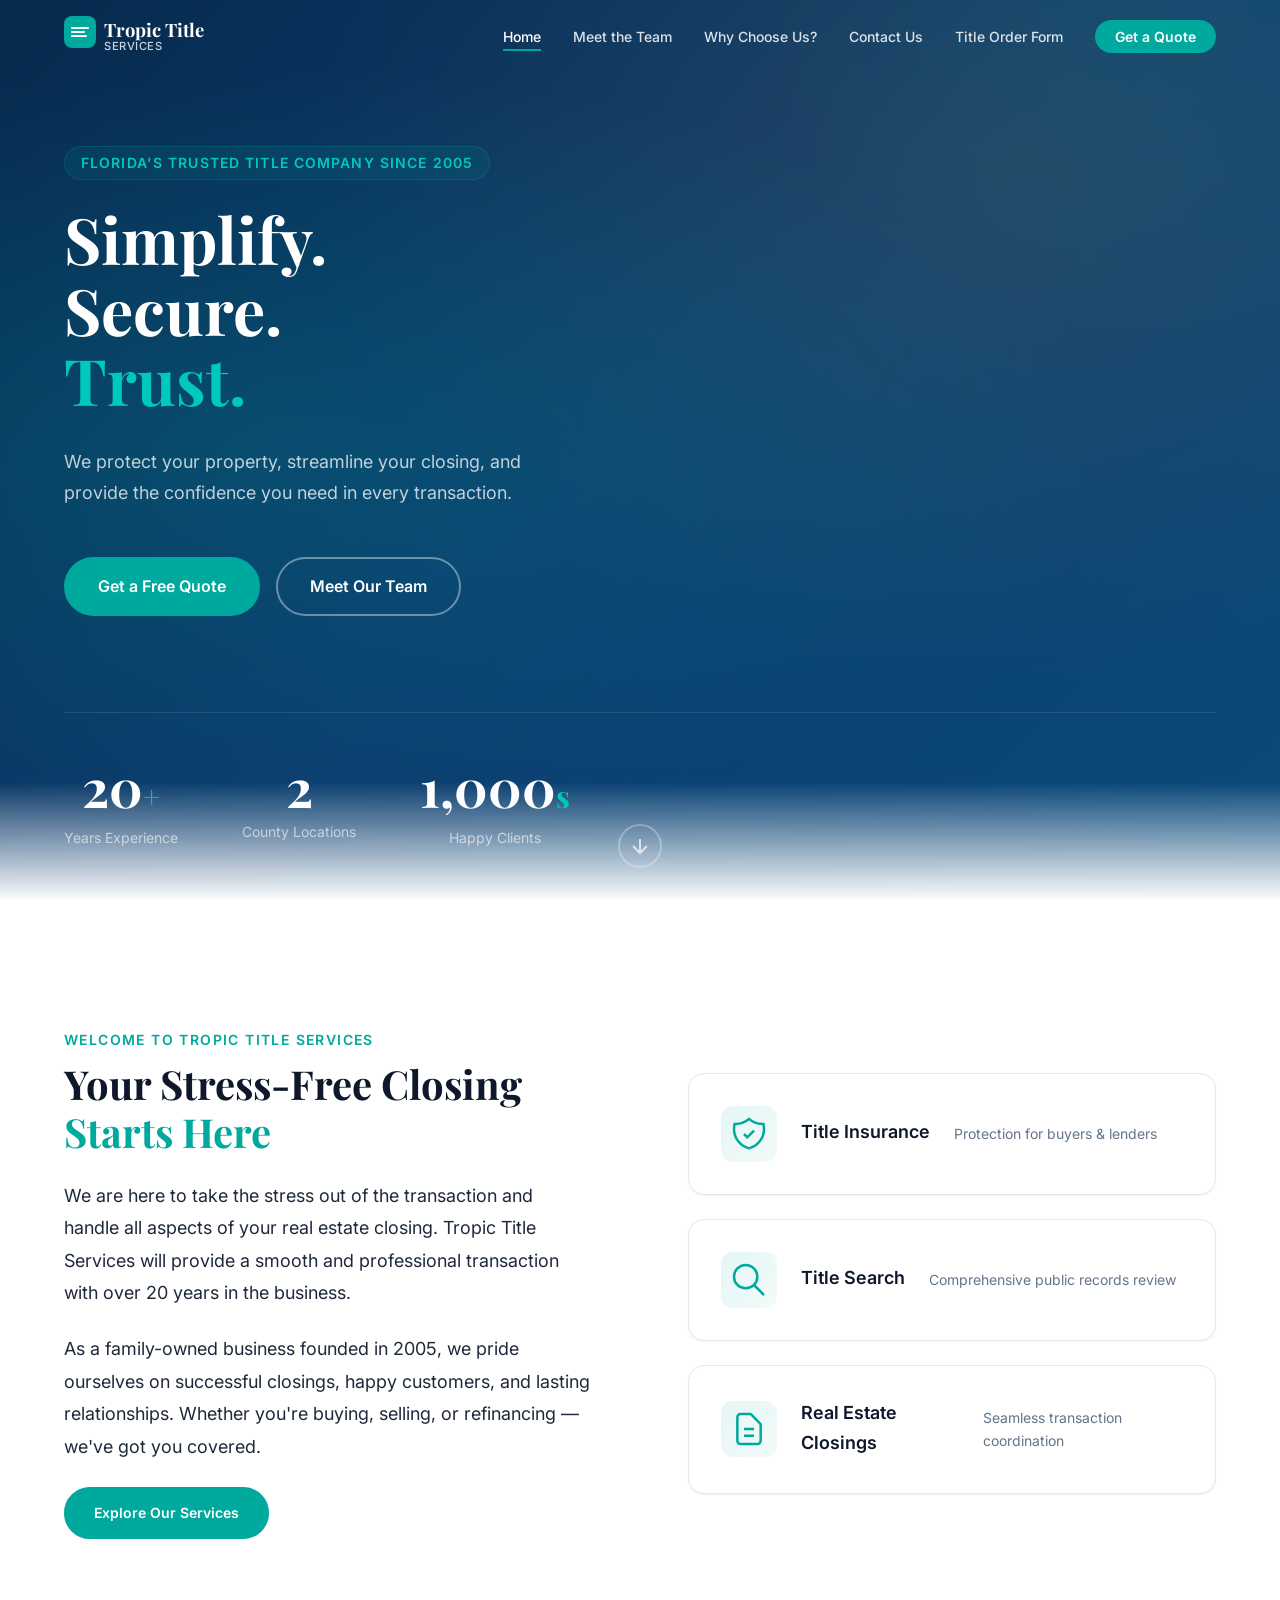
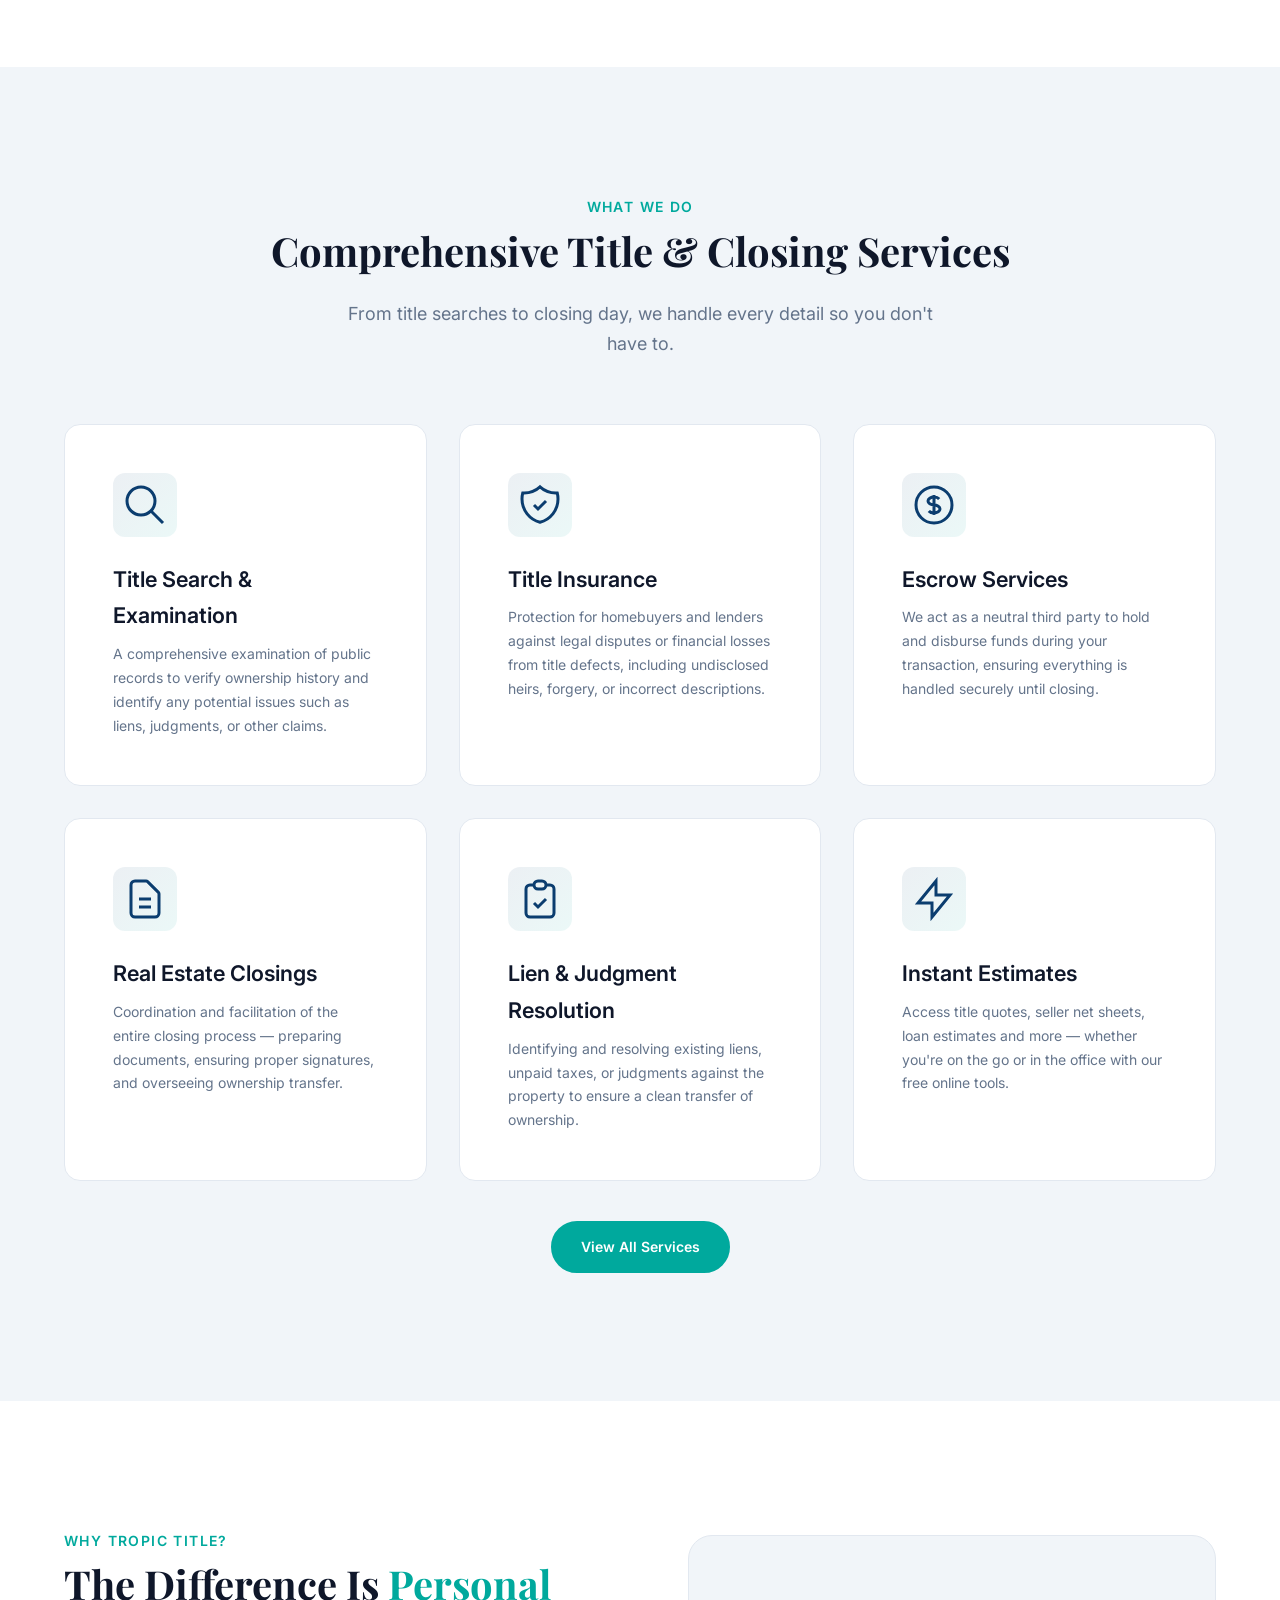
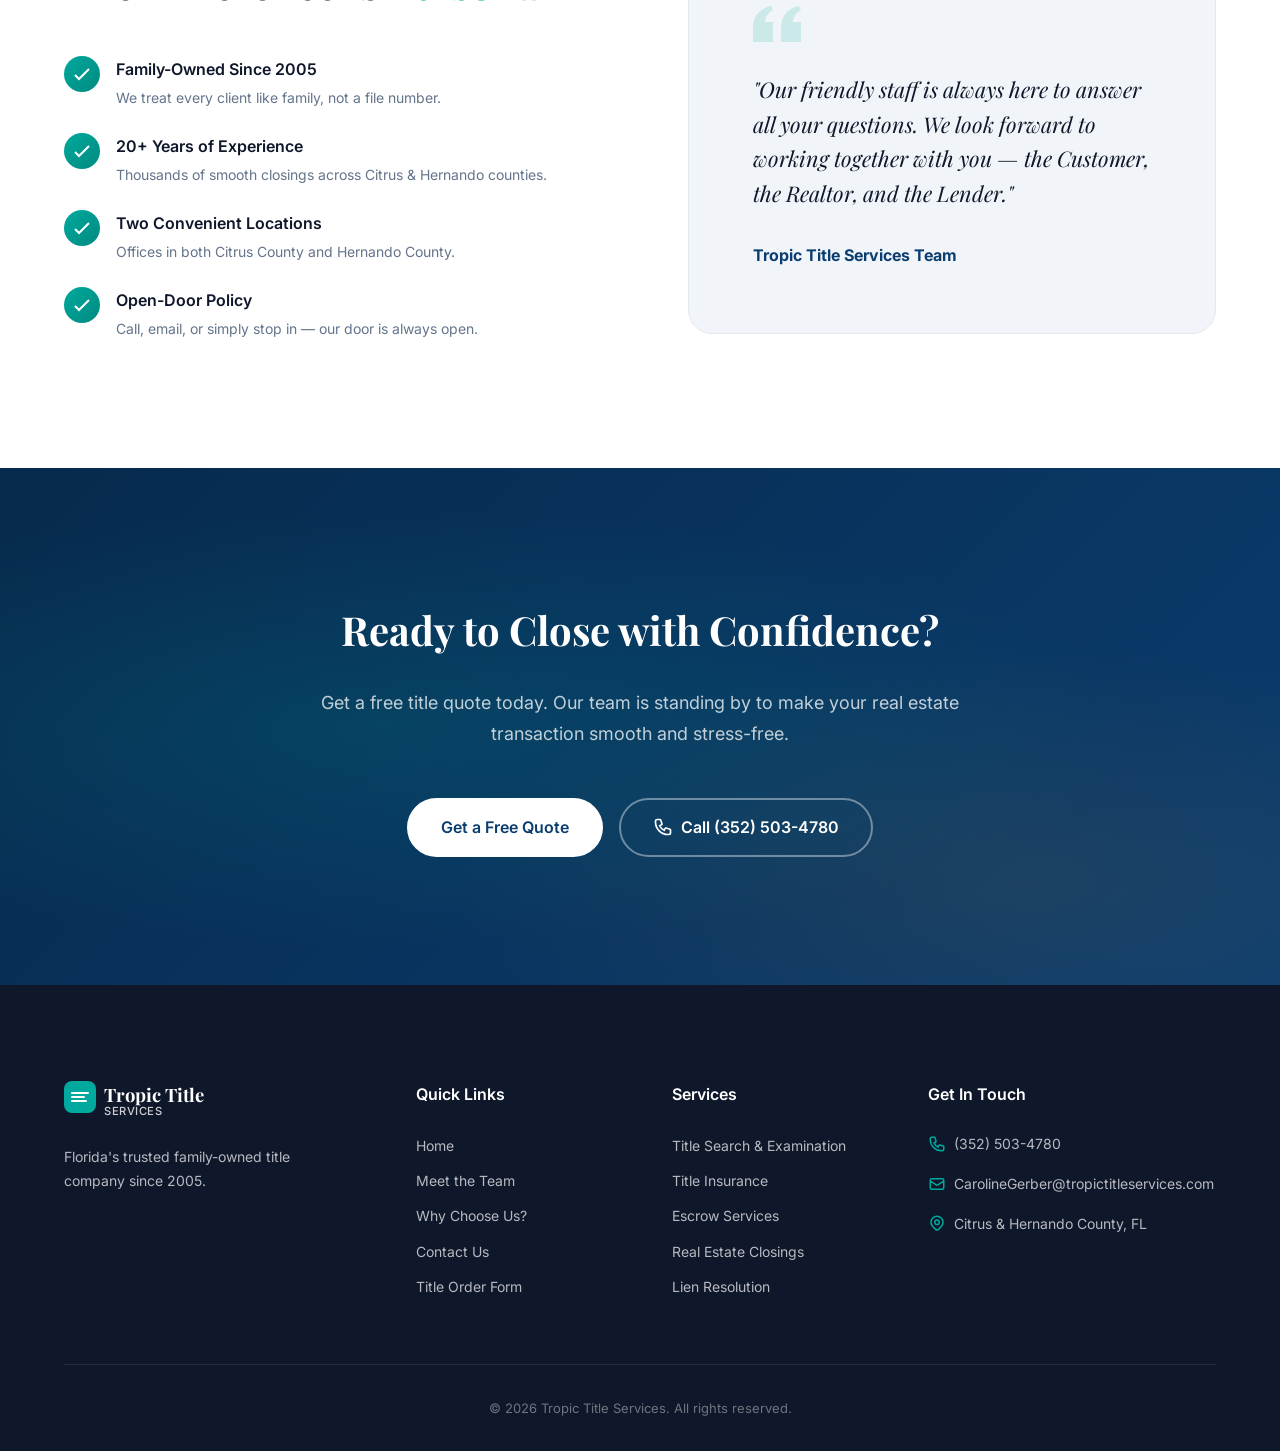
==== index.html @ 7aa148d7 "Initial build: modern Tropic Title Services website - Modern homepage with hero, animated stats, ser" ====
<!DOCTYPE html>
<html lang="en">
<head>
  <meta charset="UTF-8">
  <meta name="viewport" content="width=device-width, initial-scale=1.0">
  <title>Tropic Title Services | Simplify. Secure. Trust.</title>
  <meta name="description" content="Tropic Title Services — Florida's trusted family-owned title company since 2005. Title insurance, real estate closings, escrow services, and more. Over 20 years of experience.">
  <meta name="keywords" content="title company, title insurance, real estate closing, escrow services, Florida title, Citrus County, Hernando County, title search">
  <meta property="og:title" content="Tropic Title Services | Simplify. Secure. Trust.">
  <meta property="og:description" content="Florida's trusted family-owned title company since 2005. Title insurance, real estate closings, and escrow services.">
  <meta property="og:type" content="website">
  <link rel="preconnect" href="https://fonts.googleapis.com">
  <link rel="preconnect" href="https://fonts.gstatic.com" crossorigin>
  <link href="https://fonts.googleapis.com/css2?family=Inter:wght@300;400;500;600;700;800&family=Playfair+Display:wght@400;500;600;700&display=swap" rel="stylesheet">
  <link rel="stylesheet" href="assets/css/style.css">
  <link rel="icon" type="image/svg+xml" href="assets/img/favicon.svg">
  <script type="application/ld+json">
  {
    "@context": "https://schema.org",
    "@type": "LocalBusiness",
    "name": "Tropic Title Services",
    "description": "Florida's trusted family-owned title company since 2005. Title insurance, real estate closings, escrow services.",
    "foundingDate": "2005",
    "address": [
      {
        "@type": "PostalAddress",
        "addressRegion": "FL",
        "addressLocality": "Citrus County"
      },
      {
        "@type": "PostalAddress",
        "addressRegion": "FL",
        "addressLocality": "Hernando County"
      }
    ],
    "telephone": "352-503-4780",
    "url": "https://www.tropictitleservices.com"
  }
  </script>
</head>
<body>
  <!-- Navigation -->
  <nav class="nav" id="nav">
    <div class="nav__container">
      <a href="index.html" class="nav__logo">
        <span class="nav__logo-icon">
          <svg width="32" height="32" viewBox="0 0 32 32" fill="none" xmlns="http://www.w3.org/2000/svg">
            <rect width="32" height="32" rx="8" fill="currentColor"/>
            <path d="M8 12h16M8 16h12M8 20h14" stroke="white" stroke-width="2" stroke-linecap="round"/>
          </svg>
        </span>
        <div class="nav__logo-text">
          <span class="nav__logo-name">Tropic Title</span>
          <span class="nav__logo-sub">Services</span>
        </div>
      </a>
      <button class="nav__toggle" id="navToggle" aria-label="Toggle menu">
        <span></span><span></span><span></span>
      </button>
      <ul class="nav__menu" id="navMenu">
        <li><a href="index.html" class="nav__link active">Home</a></li>
        <li><a href="team.html" class="nav__link">Meet the Team</a></li>
        <li><a href="services.html" class="nav__link">Why Choose Us?</a></li>
        <li><a href="contact.html" class="nav__link">Contact Us</a></li>
        <li><a href="order.html" class="nav__link">Title Order Form</a></li>
        <li><a href="contact.html#quote" class="nav__cta">Get a Quote</a></li>
      </ul>
    </div>
  </nav>

  <!-- Hero Section -->
  <section class="hero" id="hero">
    <div class="hero__bg">
      <div class="hero__gradient"></div>
    </div>
    <div class="hero__container">
      <div class="hero__content reveal">
        <p class="hero__eyebrow">Florida's Trusted Title Company Since 2005</p>
        <h1 class="hero__title">Simplify.<br>Secure.<br><span class="hero__title--accent">Trust.</span></h1>
        <p class="hero__subtitle">We protect your property, streamline your closing, and provide the confidence you need in every transaction.</p>
        <div class="hero__actions">
          <a href="contact.html#quote" class="btn btn--primary btn--lg">Get a Free Quote</a>
          <a href="team.html" class="btn btn--outline btn--lg">Meet Our Team</a>
        </div>
      </div>
      <div class="hero__stats reveal reveal--delay-1">
        <div class="hero__stat">
          <span class="hero__stat-number" data-count="20">0</span><span class="hero__stat-plus">+</span>
          <span class="hero__stat-label">Years Experience</span>
        </div>
        <div class="hero__stat">
          <span class="hero__stat-number" data-count="2">0</span>
          <span class="hero__stat-label">County Locations</span>
        </div>
        <div class="hero__stat">
          <span class="hero__stat-number" data-count="1000">0</span><span class="hero__stat-plus">s</span>
          <span class="hero__stat-label">Happy Clients</span>
        </div>
      </div>
    </div>
    <div class="hero__scroll">
      <a href="#welcome" class="hero__scroll-btn" aria-label="Scroll down">
        <svg width="24" height="24" viewBox="0 0 24 24" fill="none" stroke="currentColor" stroke-width="2"><path d="M12 5v14M19 12l-7 7-7-7"/></svg>
      </a>
    </div>
  </section>

  <!-- Welcome Section -->
  <section class="welcome" id="welcome">
    <div class="container">
      <div class="welcome__grid">
        <div class="welcome__text reveal">
          <p class="section-eyebrow">Welcome to Tropic Title Services</p>
          <h2 class="section-title">Your Stress-Free Closing <span class="text-accent">Starts Here</span></h2>
          <p class="welcome__desc">We are here to take the stress out of the transaction and handle all aspects of your real estate closing. Tropic Title Services will provide a smooth and professional transaction with over 20 years in the business.</p>
          <p class="welcome__desc">As a family-owned business founded in 2005, we pride ourselves on successful closings, happy customers, and lasting relationships. Whether you're buying, selling, or refinancing — we've got you covered.</p>
          <a href="services.html" class="btn btn--primary">Explore Our Services</a>
        </div>
        <div class="welcome__visual reveal reveal--delay-1">
          <div class="welcome__card-stack">
            <div class="welcome__card welcome__card--1">
              <div class="welcome__card-icon">
                <svg width="40" height="40" viewBox="0 0 24 24" fill="none" stroke="currentColor" stroke-width="1.5"><path d="M9 12l2 2 4-4m5.618-4.016A11.955 11.955 0 0112 2.944a11.955 11.955 0 01-8.618 3.04A12.02 12.02 0 003 9c0 5.591 3.824 10.29 9 11.622 5.176-1.332 9-6.03 9-11.622 0-1.042-.133-2.052-.382-3.016z"/></svg>
              </div>
              <h3>Title Insurance</h3>
              <p>Protection for buyers &amp; lenders</p>
            </div>
            <div class="welcome__card welcome__card--2">
              <div class="welcome__card-icon">
                <svg width="40" height="40" viewBox="0 0 24 24" fill="none" stroke="currentColor" stroke-width="1.5"><path d="M21 21l-6-6m2-5a7 7 0 11-14 0 7 7 0 0114 0z"/></svg>
              </div>
              <h3>Title Search</h3>
              <p>Comprehensive public records review</p>
            </div>
            <div class="welcome__card welcome__card--3">
              <div class="welcome__card-icon">
                <svg width="40" height="40" viewBox="0 0 24 24" fill="none" stroke="currentColor" stroke-width="1.5"><path d="M9 12h6m-6 4h6m2 5H7a2 2 0 01-2-2V5a2 2 0 012-2h5.586a1 1 0 01.707.293l5.414 5.414a1 1 0 01.293.707V19a2 2 0 01-2 2z"/></svg>
              </div>
              <h3>Real Estate Closings</h3>
              <p>Seamless transaction coordination</p>
            </div>
          </div>
        </div>
      </div>
    </div>
  </section>

  <!-- Services Preview -->
  <section class="services-preview">
    <div class="container">
      <div class="text-center reveal">
        <p class="section-eyebrow">What We Do</p>
        <h2 class="section-title">Comprehensive Title &amp; Closing Services</h2>
        <p class="section-desc">From title searches to closing day, we handle every detail so you don't have to.</p>
      </div>
      <div class="services-preview__grid">
        <div class="service-card reveal">
          <div class="service-card__icon">
            <svg width="48" height="48" viewBox="0 0 24 24" fill="none" stroke="currentColor" stroke-width="1.5"><path d="M21 21l-6-6m2-5a7 7 0 11-14 0 7 7 0 0114 0z"/></svg>
          </div>
          <h3 class="service-card__title">Title Search &amp; Examination</h3>
          <p class="service-card__desc">A comprehensive examination of public records to verify ownership history and identify any potential issues such as liens, judgments, or other claims.</p>
        </div>
        <div class="service-card reveal reveal--delay-1">
          <div class="service-card__icon">
            <svg width="48" height="48" viewBox="0 0 24 24" fill="none" stroke="currentColor" stroke-width="1.5"><path d="M9 12l2 2 4-4m5.618-4.016A11.955 11.955 0 0112 2.944a11.955 11.955 0 01-8.618 3.04A12.02 12.02 0 003 9c0 5.591 3.824 10.29 9 11.622 5.176-1.332 9-6.03 9-11.622 0-1.042-.133-2.052-.382-3.016z"/></svg>
          </div>
          <h3 class="service-card__title">Title Insurance</h3>
          <p class="service-card__desc">Protection for homebuyers and lenders against legal disputes or financial losses from title defects, including undisclosed heirs, forgery, or incorrect descriptions.</p>
        </div>
        <div class="service-card reveal reveal--delay-2">
          <div class="service-card__icon">
            <svg width="48" height="48" viewBox="0 0 24 24" fill="none" stroke="currentColor" stroke-width="1.5"><path d="M12 8c-1.657 0-3 .895-3 2s1.343 2 3 2 3 .895 3 2-1.343 2-3 2m0-8c1.11 0 2.08.402 2.599 1M12 8V7m0 1v8m0 0v1m0-1c-1.11 0-2.08-.402-2.599-1M21 12a9 9 0 11-18 0 9 9 0 0118 0z"/></svg>
          </div>
          <h3 class="service-card__title">Escrow Services</h3>
          <p class="service-card__desc">We act as a neutral third party to hold and disburse funds during your transaction, ensuring everything is handled securely until closing.</p>
        </div>
        <div class="service-card reveal">
          <div class="service-card__icon">
            <svg width="48" height="48" viewBox="0 0 24 24" fill="none" stroke="currentColor" stroke-width="1.5"><path d="M9 12h6m-6 4h6m2 5H7a2 2 0 01-2-2V5a2 2 0 012-2h5.586a1 1 0 01.707.293l5.414 5.414a1 1 0 01.293.707V19a2 2 0 01-2 2z"/></svg>
          </div>
          <h3 class="service-card__title">Real Estate Closings</h3>
          <p class="service-card__desc">Coordination and facilitation of the entire closing process — preparing documents, ensuring proper signatures, and overseeing ownership transfer.</p>
        </div>
        <div class="service-card reveal reveal--delay-1">
          <div class="service-card__icon">
            <svg width="48" height="48" viewBox="0 0 24 24" fill="none" stroke="currentColor" stroke-width="1.5"><path d="M9 5H7a2 2 0 00-2 2v12a2 2 0 002 2h10a2 2 0 002-2V7a2 2 0 00-2-2h-2M9 5a2 2 0 002 2h2a2 2 0 002-2M9 5a2 2 0 012-2h2a2 2 0 012 2m-6 9l2 2 4-4"/></svg>
          </div>
          <h3 class="service-card__title">Lien &amp; Judgment Resolution</h3>
          <p class="service-card__desc">Identifying and resolving existing liens, unpaid taxes, or judgments against the property to ensure a clean transfer of ownership.</p>
        </div>
        <div class="service-card reveal reveal--delay-2">
          <div class="service-card__icon">
            <svg width="48" height="48" viewBox="0 0 24 24" fill="none" stroke="currentColor" stroke-width="1.5"><path d="M13 10V3L4 14h7v7l9-11h-7z"/></svg>
          </div>
          <h3 class="service-card__title">Instant Estimates</h3>
          <p class="service-card__desc">Access title quotes, seller net sheets, loan estimates and more — whether you're on the go or in the office with our free online tools.</p>
        </div>
      </div>
      <div class="text-center reveal" style="margin-top:2.5rem">
        <a href="services.html" class="btn btn--primary">View All Services</a>
      </div>
    </div>
  </section>

  <!-- Why Us Section -->
  <section class="why-us">
    <div class="container">
      <div class="why-us__grid">
        <div class="why-us__content reveal">
          <p class="section-eyebrow">Why Tropic Title?</p>
          <h2 class="section-title">The Difference Is <span class="text-accent">Personal</span></h2>
          <div class="why-us__features">
            <div class="why-us__feature">
              <div class="why-us__feature-icon">
                <svg width="24" height="24" viewBox="0 0 24 24" fill="none" stroke="currentColor" stroke-width="2"><path d="M5 13l4 4L19 7"/></svg>
              </div>
              <div>
                <h4>Family-Owned Since 2005</h4>
                <p>We treat every client like family, not a file number.</p>
              </div>
            </div>
            <div class="why-us__feature">
              <div class="why-us__feature-icon">
                <svg width="24" height="24" viewBox="0 0 24 24" fill="none" stroke="currentColor" stroke-width="2"><path d="M5 13l4 4L19 7"/></svg>
              </div>
              <div>
                <h4>20+ Years of Experience</h4>
                <p>Thousands of smooth closings across Citrus &amp; Hernando counties.</p>
              </div>
            </div>
            <div class="why-us__feature">
              <div class="why-us__feature-icon">
                <svg width="24" height="24" viewBox="0 0 24 24" fill="none" stroke="currentColor" stroke-width="2"><path d="M5 13l4 4L19 7"/></svg>
              </div>
              <div>
                <h4>Two Convenient Locations</h4>
                <p>Offices in both Citrus County and Hernando County.</p>
              </div>
            </div>
            <div class="why-us__feature">
              <div class="why-us__feature-icon">
                <svg width="24" height="24" viewBox="0 0 24 24" fill="none" stroke="currentColor" stroke-width="2"><path d="M5 13l4 4L19 7"/></svg>
              </div>
              <div>
                <h4>Open-Door Policy</h4>
                <p>Call, email, or simply stop in — our door is always open.</p>
              </div>
            </div>
          </div>
        </div>
        <div class="why-us__visual reveal reveal--delay-1">
          <div class="why-us__testimonial">
            <div class="why-us__quote-icon">
              <svg width="48" height="48" viewBox="0 0 24 24" fill="currentColor" opacity="0.15"><path d="M14.017 21v-7.391c0-5.704 3.731-9.57 8.983-10.609l.995 2.151c-2.432.917-3.995 3.638-3.995 5.849h4v10h-9.983zm-14.017 0v-7.391c0-5.704 3.748-9.57 9-10.609l.996 2.151c-2.433.917-3.996 3.638-3.996 5.849h3.983v10h-9.983z"/></svg>
            </div>
            <p class="why-us__quote">"Our friendly staff is always here to answer all your questions. We look forward to working together with you — the Customer, the Realtor, and the Lender."</p>
            <div class="why-us__author">
              <strong>Tropic Title Services Team</strong>
            </div>
          </div>
        </div>
      </div>
    </div>
  </section>

  <!-- CTA Section -->
  <section class="cta">
    <div class="container">
      <div class="cta__inner reveal">
        <h2 class="cta__title">Ready to Close with Confidence?</h2>
        <p class="cta__desc">Get a free title quote today. Our team is standing by to make your real estate transaction smooth and stress-free.</p>
        <div class="cta__actions">
          <a href="contact.html#quote" class="btn btn--white btn--lg">Get a Free Quote</a>
          <a href="tel:352-503-4780" class="btn btn--outline-white btn--lg">
            <svg width="20" height="20" viewBox="0 0 24 24" fill="none" stroke="currentColor" stroke-width="2"><path d="M3 5a2 2 0 012-2h3.28a1 1 0 01.948.684l1.498 4.493a1 1 0 01-.502 1.21l-2.257 1.13a11.042 11.042 0 005.516 5.516l1.13-2.257a1 1 0 011.21-.502l4.493 1.498a1 1 0 01.684.949V19a2 2 0 01-2 2h-1C9.716 21 3 14.284 3 6V5z"/></svg>
            Call (352) 503-4780
          </a>
        </div>
      </div>
    </div>
  </section>

  <!-- Footer -->
  <footer class="footer">
    <div class="container">
      <div class="footer__grid">
        <div class="footer__brand">
          <a href="index.html" class="footer__logo">
            <span class="nav__logo-icon">
              <svg width="32" height="32" viewBox="0 0 32 32" fill="none" xmlns="http://www.w3.org/2000/svg">
                <rect width="32" height="32" rx="8" fill="currentColor"/>
                <path d="M8 12h16M8 16h12M8 20h14" stroke="white" stroke-width="2" stroke-linecap="round"/>
              </svg>
            </span>
            <div class="nav__logo-text">
              <span class="nav__logo-name">Tropic Title</span>
              <span class="nav__logo-sub">Services</span>
            </div>
          </a>
          <p class="footer__tagline">Florida's trusted family-owned title company since 2005.</p>
        </div>
        <div class="footer__links">
          <h4>Quick Links</h4>
          <ul>
            <li><a href="index.html">Home</a></li>
            <li><a href="team.html">Meet the Team</a></li>
            <li><a href="services.html">Why Choose Us?</a></li>
            <li><a href="contact.html">Contact Us</a></li>
            <li><a href="order.html">Title Order Form</a></li>
          </ul>
        </div>
        <div class="footer__links">
          <h4>Services</h4>
          <ul>
            <li><a href="services.html">Title Search &amp; Examination</a></li>
            <li><a href="services.html">Title Insurance</a></li>
            <li><a href="services.html">Escrow Services</a></li>
            <li><a href="services.html">Real Estate Closings</a></li>
            <li><a href="services.html">Lien Resolution</a></li>
          </ul>
        </div>
        <div class="footer__contact">
          <h4>Get In Touch</h4>
          <div class="footer__contact-item">
            <svg width="18" height="18" viewBox="0 0 24 24" fill="none" stroke="currentColor" stroke-width="2"><path d="M3 5a2 2 0 012-2h3.28a1 1 0 01.948.684l1.498 4.493a1 1 0 01-.502 1.21l-2.257 1.13a11.042 11.042 0 005.516 5.516l1.13-2.257a1 1 0 011.21-.502l4.493 1.498a1 1 0 01.684.949V19a2 2 0 01-2 2h-1C9.716 21 3 14.284 3 6V5z"/></svg>
            <a href="tel:352-503-4780">(352) 503-4780</a>
          </div>
          <div class="footer__contact-item">
            <svg width="18" height="18" viewBox="0 0 24 24" fill="none" stroke="currentColor" stroke-width="2"><path d="M3 8l7.89 5.26a2 2 0 002.22 0L21 8M5 19h14a2 2 0 002-2V7a2 2 0 00-2-2H5a2 2 0 00-2 2v10a2 2 0 002 2z"/></svg>
            <a href="mailto:CarolineGerber@tropictitleservices.com">CarolineGerber@tropictitleservices.com</a>
          </div>
          <div class="footer__contact-item">
            <svg width="18" height="18" viewBox="0 0 24 24" fill="none" stroke="currentColor" stroke-width="2"><path d="M17.657 16.657L13.414 20.9a1.998 1.998 0 01-2.827 0l-4.244-4.243a8 8 0 1111.314 0z"/><path d="M15 11a3 3 0 11-6 0 3 3 0 016 0z"/></svg>
            <span>Citrus &amp; Hernando County, FL</span>
          </div>
        </div>
      </div>
      <div class="footer__bottom">
        <p>&copy; <span id="currentYear"></span> Tropic Title Services. All rights reserved.</p>
      </div>
    </div>
  </footer>

  <script src="assets/js/main.js"></script>
</body>
</html>
---- assets/css/style.css ----
/* ============================================================
   TROPIC TITLE SERVICES — Modern Design System
   ============================================================ */

/* --- Design Tokens --- */
:root {
  /* Primary palette — deep ocean blue + tropical teal */
  --color-primary: #0B3D6F;
  --color-primary-light: #1565A0;
  --color-primary-dark: #062A4D;
  --color-accent: #00A99D;
  --color-accent-light: #00C9BC;
  --color-accent-dark: #008A80;

  /* Warm accents */
  --color-gold: #F5A623;
  --color-gold-light: #FFD180;

  /* Neutrals */
  --color-white: #FFFFFF;
  --color-off-white: #F8FAFB;
  --color-gray-50: #F1F5F9;
  --color-gray-100: #E2E8F0;
  --color-gray-200: #CBD5E1;
  --color-gray-300: #94A3B8;
  --color-gray-400: #64748B;
  --color-gray-500: #475569;
  --color-gray-600: #334155;
  --color-gray-700: #1E293B;
  --color-gray-900: #0F172A;

  /* Semantic */
  --color-success: #22C55E;
  --color-bg: var(--color-white);
  --color-text: var(--color-gray-700);
  --color-text-light: var(--color-gray-400);
  --color-text-heading: var(--color-gray-900);

  /* Typography scale */
  --font-body: 'Inter', system-ui, -apple-system, sans-serif;
  --font-heading: 'Playfair Display', Georgia, serif;
  --text-xs: clamp(0.75rem, 0.7rem + 0.2vw, 0.8125rem);
  --text-sm: clamp(0.8125rem, 0.78rem + 0.15vw, 0.875rem);
  --text-base: clamp(0.9375rem, 0.9rem + 0.2vw, 1rem);
  --text-lg: clamp(1.0625rem, 1rem + 0.3vw, 1.125rem);
  --text-xl: clamp(1.2rem, 1.1rem + 0.4vw, 1.35rem);
  --text-2xl: clamp(1.5rem, 1.3rem + 0.8vw, 1.875rem);
  --text-3xl: clamp(1.875rem, 1.5rem + 1.5vw, 2.5rem);
  --text-4xl: clamp(2.25rem, 1.8rem + 2vw, 3.25rem);
  --text-5xl: clamp(2.75rem, 2rem + 3vw, 4rem);

  /* Spacing */
  --space-xs: 0.25rem;
  --space-sm: 0.5rem;
  --space-md: 1rem;
  --space-lg: 1.5rem;
  --space-xl: 2rem;
  --space-2xl: 3rem;
  --space-3xl: 4rem;
  --space-4xl: 6rem;
  --space-5xl: 8rem;

  /* Radius */
  --radius-sm: 0.375rem;
  --radius-md: 0.75rem;
  --radius-lg: 1rem;
  --radius-xl: 1.5rem;
  --radius-full: 9999px;

  /* Shadows */
  --shadow-sm: 0 1px 2px rgba(0,0,0,0.05);
  --shadow-md: 0 4px 6px -1px rgba(0,0,0,0.07), 0 2px 4px -2px rgba(0,0,0,0.05);
  --shadow-lg: 0 10px 15px -3px rgba(0,0,0,0.08), 0 4px 6px -4px rgba(0,0,0,0.05);
  --shadow-xl: 0 20px 25px -5px rgba(0,0,0,0.1), 0 8px 10px -6px rgba(0,0,0,0.05);
  --shadow-glow: 0 0 40px rgba(0,169,157,0.15);

  /* Transitions */
  --transition-fast: 150ms ease;
  --transition-base: 250ms ease;
  --transition-slow: 400ms ease;
  --transition-spring: 500ms cubic-bezier(0.34, 1.56, 0.64, 1);
}

/* --- Reset --- */
*, *::before, *::after { box-sizing: border-box; margin: 0; padding: 0; }
html { scroll-behavior: smooth; -webkit-text-size-adjust: 100%; }
body {
  font-family: var(--font-body);
  font-size: var(--text-base);
  line-height: 1.7;
  color: var(--color-text);
  background: var(--color-bg);
  overflow-x: hidden;
  -webkit-font-smoothing: antialiased;
}
img { max-width: 100%; display: block; }
a { color: inherit; text-decoration: none; transition: color var(--transition-fast); }
ul { list-style: none; }
button { border: none; background: none; cursor: pointer; font-family: inherit; }
input, textarea, select { font-family: inherit; font-size: inherit; }

/* --- Utilities --- */
.container {
  width: 100%;
  max-width: 1200px;
  margin: 0 auto;
  padding: 0 var(--space-lg);
}
.text-center { text-align: center; }
.text-accent { color: var(--color-accent); }
.section-eyebrow {
  font-size: var(--text-sm);
  font-weight: 600;
  text-transform: uppercase;
  letter-spacing: 0.1em;
  color: var(--color-accent);
  margin-bottom: var(--space-sm);
}
.section-title {
  font-family: var(--font-heading);
  font-size: var(--text-3xl);
  font-weight: 700;
  color: var(--color-text-heading);
  line-height: 1.2;
  margin-bottom: var(--space-lg);
}
.section-desc {
  font-size: var(--text-lg);
  color: var(--color-text-light);
  max-width: 600px;
  margin: 0 auto var(--space-2xl);
}

/* --- Buttons --- */
.btn {
  display: inline-flex;
  align-items: center;
  gap: var(--space-sm);
  padding: 0.75rem 1.75rem;
  font-weight: 600;
  font-size: var(--text-sm);
  border-radius: var(--radius-full);
  transition: all var(--transition-base);
  border: 2px solid transparent;
  cursor: pointer;
  white-space: nowrap;
}
.btn--lg { padding: 0.875rem 2rem; font-size: var(--text-base); }
.btn--primary {
  background: var(--color-accent);
  color: var(--color-white);
  border-color: var(--color-accent);
}
.btn--primary:hover {
  background: var(--color-accent-dark);
  border-color: var(--color-accent-dark);
  transform: translateY(-2px);
  box-shadow: 0 8px 25px rgba(0,169,157,0.3);
}
.btn--outline {
  background: transparent;
  color: var(--color-white);
  border-color: rgba(255,255,255,0.4);
}
.btn--outline:hover {
  background: rgba(255,255,255,0.1);
  border-color: var(--color-white);
}
.btn--outline-dark {
  background: transparent;
  color: var(--color-primary);
  border-color: var(--color-gray-200);
}
.btn--outline-dark:hover {
  border-color: var(--color-primary);
  background: var(--color-primary);
  color: var(--color-white);
}
.btn--white {
  background: var(--color-white);
  color: var(--color-primary);
  border-color: var(--color-white);
}
.btn--white:hover {
  background: var(--color-off-white);
  transform: translateY(-2px);
  box-shadow: 0 8px 25px rgba(0,0,0,0.15);
}
.btn--outline-white {
  background: transparent;
  color: var(--color-white);
  border-color: rgba(255,255,255,0.4);
}
.btn--outline-white:hover {
  background: rgba(255,255,255,0.1);
  border-color: var(--color-white);
}

/* --- Navigation --- */
.nav {
  position: fixed;
  top: 0;
  left: 0;
  right: 0;
  z-index: 1000;
  padding: var(--space-md) 0;
  transition: all var(--transition-base);
}
.nav--scrolled {
  background: rgba(255,255,255,0.97);
  backdrop-filter: blur(12px);
  box-shadow: var(--shadow-md);
  padding: var(--space-sm) 0;
}
.nav--scrolled .nav__link { color: var(--color-gray-600); }
.nav--scrolled .nav__link:hover,
.nav--scrolled .nav__link.active { color: var(--color-primary); }
.nav--scrolled .nav__logo { color: var(--color-primary); }
.nav__container {
  max-width: 1200px;
  margin: 0 auto;
  padding: 0 var(--space-lg);
  display: flex;
  align-items: center;
  justify-content: space-between;
}
.nav__logo {
  display: flex;
  align-items: center;
  gap: var(--space-sm);
  color: var(--color-white);
  transition: color var(--transition-base);
}
.nav__logo-icon { color: var(--color-accent); flex-shrink: 0; }
.nav__logo-text { display: flex; flex-direction: column; line-height: 1.1; }
.nav__logo-name { font-family: var(--font-heading); font-weight: 700; font-size: 1.15rem; }
.nav__logo-sub { font-size: 0.7rem; font-weight: 500; letter-spacing: 0.05em; text-transform: uppercase; opacity: 0.8; }
.nav__menu {
  display: flex;
  align-items: center;
  gap: var(--space-xl);
}
.nav__link {
  font-size: var(--text-sm);
  font-weight: 500;
  color: rgba(255,255,255,0.85);
  position: relative;
  padding: var(--space-xs) 0;
}
.nav__link::after {
  content: '';
  position: absolute;
  bottom: -2px;
  left: 0;
  width: 0;
  height: 2px;
  background: var(--color-accent);
  transition: width var(--transition-base);
}
.nav__link:hover,
.nav__link.active { color: var(--color-white); }
.nav__link:hover::after,
.nav__link.active::after { width: 100%; }
.nav--scrolled .nav__link:hover::after,
.nav--scrolled .nav__link.active::after { width: 100%; }
.nav__cta {
  padding: 0.5rem 1.25rem;
  background: var(--color-accent);
  color: var(--color-white) !important;
  border-radius: var(--radius-full);
  font-size: var(--text-sm);
  font-weight: 600;
  transition: all var(--transition-base);
}
.nav__cta:hover {
  background: var(--color-accent-dark);
  transform: translateY(-1px);
  box-shadow: 0 4px 15px rgba(0,169,157,0.3);
}
.nav__toggle { display: none; }

/* --- Hero --- */
.hero {
  position: relative;
  min-height: 100vh;
  display: flex;
  align-items: center;
  overflow: hidden;
}
.hero__bg {
  position: absolute;
  inset: 0;
  background:
    linear-gradient(135deg, var(--color-primary-dark) 0%, var(--color-primary) 50%, #0a4a7a 100%);
}
.hero__bg::before {
  content: '';
  position: absolute;
  inset: 0;
  background:
    radial-gradient(ellipse at 20% 50%, rgba(0,169,157,0.2) 0%, transparent 60%),
    radial-gradient(ellipse at 80% 20%, rgba(245,166,35,0.1) 0%, transparent 50%);
}
.hero__bg::after {
  content: '';
  position: absolute;
  bottom: -2px;
  left: 0;
  right: 0;
  height: 120px;
  background: linear-gradient(to top, var(--color-white), transparent);
}
.hero__gradient {
  position: absolute;
  top: -50%;
  right: -20%;
  width: 800px;
  height: 800px;
  border-radius: 50%;
  background: radial-gradient(circle, rgba(0,169,157,0.08) 0%, transparent 70%);
  animation: float 20s ease-in-out infinite;
}
@keyframes float {
  0%, 100% { transform: translate(0, 0); }
  50% { transform: translate(-30px, 30px); }
}
.hero__container {
  position: relative;
  max-width: 1200px;
  margin: 0 auto;
  padding: 0 var(--space-lg);
  padding-top: 6rem;
  width: 100%;
}
.hero__content { max-width: 650px; }
.hero__eyebrow {
  display: inline-block;
  font-size: var(--text-sm);
  font-weight: 600;
  color: var(--color-accent-light);
  letter-spacing: 0.08em;
  text-transform: uppercase;
  margin-bottom: var(--space-lg);
  padding: var(--space-xs) var(--space-md);
  background: rgba(0,169,157,0.1);
  border: 1px solid rgba(0,169,157,0.2);
  border-radius: var(--radius-full);
}
.hero__title {
  font-family: var(--font-heading);
  font-size: var(--text-5xl);
  font-weight: 700;
  color: var(--color-white);
  line-height: 1.1;
  margin-bottom: var(--space-xl);
}
.hero__title--accent { color: var(--color-accent-light); }
.hero__subtitle {
  font-size: var(--text-lg);
  color: rgba(255,255,255,0.75);
  line-height: 1.7;
  margin-bottom: var(--space-2xl);
  max-width: 500px;
}
.hero__actions {
  display: flex;
  gap: var(--space-md);
  flex-wrap: wrap;
}
.hero__stats {
  display: flex;
  gap: var(--space-3xl);
  margin-top: var(--space-4xl);
  padding-top: var(--space-2xl);
  border-top: 1px solid rgba(255,255,255,0.1);
}
.hero__stat { text-align: center; }
.hero__stat-number {
  font-family: var(--font-heading);
  font-size: var(--text-4xl);
  font-weight: 700;
  color: var(--color-white);
  line-height: 1;
}
.hero__stat-plus {
  font-family: var(--font-heading);
  font-size: var(--text-2xl);
  font-weight: 700;
  color: var(--color-accent-light);
}
.hero__stat-label {
  display: block;
  font-size: var(--text-sm);
  color: rgba(255,255,255,0.6);
  margin-top: var(--space-xs);
}
.hero__scroll {
  position: absolute;
  bottom: 2rem;
  left: 50%;
  transform: translateX(-50%);
  z-index: 10;
}
.hero__scroll-btn {
  display: flex;
  align-items: center;
  justify-content: center;
  width: 44px;
  height: 44px;
  border-radius: 50%;
  border: 2px solid rgba(255,255,255,0.3);
  color: rgba(255,255,255,0.7);
  animation: bounce 2s ease-in-out infinite;
}
@keyframes bounce {
  0%, 100% { transform: translateY(0); }
  50% { transform: translateY(8px); }
}

/* --- Welcome --- */
.welcome {
  padding: var(--space-5xl) 0;
}
.welcome__grid {
  display: grid;
  grid-template-columns: 1fr 1fr;
  gap: var(--space-4xl);
  align-items: center;
}
.welcome__desc {
  font-size: var(--text-lg);
  color: var(--color-text);
  margin-bottom: var(--space-lg);
  line-height: 1.8;
}
.welcome__visual { position: relative; }
.welcome__card-stack {
  display: grid;
  gap: var(--space-lg);
}
.welcome__card {
  background: var(--color-white);
  border: 1px solid var(--color-gray-100);
  border-radius: var(--radius-lg);
  padding: var(--space-xl);
  display: flex;
  align-items: center;
  gap: var(--space-lg);
  transition: all var(--transition-base);
  box-shadow: var(--shadow-sm);
}
.welcome__card:hover {
  transform: translateX(8px);
  box-shadow: var(--shadow-lg);
  border-color: var(--color-accent);
}
.welcome__card-icon {
  flex-shrink: 0;
  width: 56px;
  height: 56px;
  display: flex;
  align-items: center;
  justify-content: center;
  border-radius: var(--radius-md);
  background: linear-gradient(135deg, rgba(0,169,157,0.1), rgba(0,169,157,0.05));
  color: var(--color-accent);
}
.welcome__card h3 {
  font-size: var(--text-lg);
  font-weight: 600;
  color: var(--color-text-heading);
  margin-bottom: 2px;
}
.welcome__card p {
  font-size: var(--text-sm);
  color: var(--color-text-light);
}

/* --- Services Preview --- */
.services-preview {
  padding: var(--space-5xl) 0;
  background: var(--color-gray-50);
}
.services-preview__grid {
  display: grid;
  grid-template-columns: repeat(3, 1fr);
  gap: var(--space-xl);
  margin-top: var(--space-3xl);
}
.service-card {
  background: var(--color-white);
  border-radius: var(--radius-lg);
  padding: var(--space-2xl);
  transition: all var(--transition-base);
  border: 1px solid var(--color-gray-100);
  position: relative;
  overflow: hidden;
}
.service-card::before {
  content: '';
  position: absolute;
  top: 0;
  left: 0;
  right: 0;
  height: 3px;
  background: linear-gradient(90deg, var(--color-accent), var(--color-primary-light));
  transform: scaleX(0);
  transform-origin: left;
  transition: transform var(--transition-base);
}
.service-card:hover {
  transform: translateY(-4px);
  box-shadow: var(--shadow-xl);
}
.service-card:hover::before { transform: scaleX(1); }
.service-card__icon {
  width: 64px;
  height: 64px;
  display: flex;
  align-items: center;
  justify-content: center;
  border-radius: var(--radius-md);
  background: linear-gradient(135deg, rgba(11,61,111,0.08), rgba(0,169,157,0.08));
  color: var(--color-primary);
  margin-bottom: var(--space-lg);
}
.service-card__title {
  font-size: var(--text-xl);
  font-weight: 600;
  color: var(--color-text-heading);
  margin-bottom: var(--space-sm);
}
.service-card__desc {
  font-size: var(--text-sm);
  color: var(--color-text-light);
  line-height: 1.7;
}

/* --- Why Us --- */
.why-us {
  padding: var(--space-5xl) 0;
}
.why-us__grid {
  display: grid;
  grid-template-columns: 1fr 1fr;
  gap: var(--space-4xl);
  align-items: center;
}
.why-us__features {
  display: grid;
  gap: var(--space-lg);
  margin-top: var(--space-2xl);
}
.why-us__feature {
  display: flex;
  gap: var(--space-md);
  align-items: flex-start;
}
.why-us__feature-icon {
  flex-shrink: 0;
  width: 36px;
  height: 36px;
  display: flex;
  align-items: center;
  justify-content: center;
  border-radius: 50%;
  background: linear-gradient(135deg, var(--color-accent), var(--color-accent-dark));
  color: var(--color-white);
}
.why-us__feature h4 {
  font-size: var(--text-base);
  font-weight: 600;
  color: var(--color-text-heading);
  margin-bottom: 2px;
}
.why-us__feature p {
  font-size: var(--text-sm);
  color: var(--color-text-light);
}
.why-us__visual { position: relative; }
.why-us__testimonial {
  background: var(--color-gray-50);
  border-radius: var(--radius-xl);
  padding: var(--space-3xl);
  position: relative;
  border: 1px solid var(--color-gray-100);
}
.why-us__quote-icon { color: var(--color-accent); margin-bottom: var(--space-md); }
.why-us__quote {
  font-family: var(--font-heading);
  font-size: var(--text-xl);
  font-style: italic;
  color: var(--color-text-heading);
  line-height: 1.6;
  margin-bottom: var(--space-xl);
}
.why-us__author strong {
  font-size: var(--text-base);
  color: var(--color-primary);
}

/* --- CTA --- */
.cta {
  padding: var(--space-5xl) 0;
  background: linear-gradient(135deg, var(--color-primary-dark) 0%, var(--color-primary) 100%);
  position: relative;
  overflow: hidden;
}
.cta::before {
  content: '';
  position: absolute;
  inset: 0;
  background:
    radial-gradient(ellipse at 30% 50%, rgba(0,169,157,0.15) 0%, transparent 60%),
    radial-gradient(ellipse at 80% 80%, rgba(245,166,35,0.08) 0%, transparent 40%);
}
.cta__inner {
  position: relative;
  text-align: center;
  max-width: 650px;
  margin: 0 auto;
}
.cta__title {
  font-family: var(--font-heading);
  font-size: var(--text-3xl);
  font-weight: 700;
  color: var(--color-white);
  margin-bottom: var(--space-lg);
}
.cta__desc {
  font-size: var(--text-lg);
  color: rgba(255,255,255,0.75);
  margin-bottom: var(--space-2xl);
}
.cta__actions {
  display: flex;
  justify-content: center;
  gap: var(--space-md);
  flex-wrap: wrap;
}

/* --- Footer --- */
.footer {
  background: var(--color-gray-900);
  color: rgba(255,255,255,0.7);
  padding: var(--space-4xl) 0 var(--space-xl);
}
.footer__grid {
  display: grid;
  grid-template-columns: 1.5fr 1fr 1fr 1.5fr;
  gap: var(--space-3xl);
  padding-bottom: var(--space-3xl);
  border-bottom: 1px solid rgba(255,255,255,0.08);
}
.footer__logo {
  display: flex;
  align-items: center;
  gap: var(--space-sm);
  color: var(--color-white);
  margin-bottom: var(--space-lg);
}
.footer__tagline {
  font-size: var(--text-sm);
  line-height: 1.7;
}
.footer__links h4,
.footer__contact h4 {
  color: var(--color-white);
  font-size: var(--text-base);
  font-weight: 600;
  margin-bottom: var(--space-lg);
}
.footer__links ul {
  display: flex;
  flex-direction: column;
  gap: var(--space-sm);
}
.footer__links a {
  font-size: var(--text-sm);
  transition: color var(--transition-fast);
}
.footer__links a:hover { color: var(--color-accent-light); }
.footer__contact-item {
  display: flex;
  align-items: center;
  gap: var(--space-sm);
  margin-bottom: var(--space-md);
  font-size: var(--text-sm);
}
.footer__contact-item a:hover { color: var(--color-accent-light); }
.footer__contact-item svg { flex-shrink: 0; color: var(--color-accent); }
.footer__bottom {
  padding-top: var(--space-xl);
  text-align: center;
  font-size: var(--text-xs);
  color: rgba(255,255,255,0.4);
}

/* --- Reveal animations --- */
.reveal {
  opacity: 0;
  transform: translateY(30px);
  transition: opacity 0.7s ease, transform 0.7s ease;
}
.reveal--delay-1 { transition-delay: 0.15s; }
.reveal--delay-2 { transition-delay: 0.3s; }
.reveal--delay-3 { transition-delay: 0.45s; }
.reveal.visible {
  opacity: 1;
  transform: translateY(0);
}

/* ============================================================
   TEAM PAGE
   ============================================================ */
.page-hero {
  background: linear-gradient(135deg, var(--color-primary-dark) 0%, var(--color-primary) 100%);
  padding: 8rem 0 4rem;
  text-align: center;
  position: relative;
  overflow: hidden;
}
.page-hero::before {
  content: '';
  position: absolute;
  inset: 0;
  background:
    radial-gradient(ellipse at 20% 80%, rgba(0,169,157,0.15) 0%, transparent 50%),
    radial-gradient(ellipse at 80% 20%, rgba(245,166,35,0.08) 0%, transparent 40%);
}
.page-hero__content { position: relative; }
.page-hero__eyebrow {
  font-size: var(--text-sm);
  font-weight: 600;
  text-transform: uppercase;
  letter-spacing: 0.1em;
  color: var(--color-accent-light);
  margin-bottom: var(--space-sm);
}
.page-hero__title {
  font-family: var(--font-heading);
  font-size: var(--text-4xl);
  font-weight: 700;
  color: var(--color-white);
  margin-bottom: var(--space-md);
}
.page-hero__subtitle {
  font-size: var(--text-lg);
  color: rgba(255,255,255,0.7);
  max-width: 550px;
  margin: 0 auto;
}

/* About section */
.about-section {
  padding: var(--space-5xl) 0;
}
.about-section__grid {
  display: grid;
  grid-template-columns: 1fr 1.2fr;
  gap: var(--space-4xl);
  align-items: center;
}
.about-section__image {
  border-radius: var(--radius-xl);
  overflow: hidden;
  box-shadow: var(--shadow-xl);
  aspect-ratio: 4/3;
  background: linear-gradient(135deg, var(--color-gray-100), var(--color-gray-50));
  display: flex;
  align-items: center;
  justify-content: center;
}
.about-section__image-placeholder {
  text-align: center;
  color: var(--color-gray-300);
}
.about-section__image-placeholder svg { margin-bottom: var(--space-md); }
.about-section__text p {
  font-size: var(--text-lg);
  line-height: 1.8;
  margin-bottom: var(--space-lg);
}

/* Team grid */
.team-section {
  padding: var(--space-5xl) 0;
  background: var(--color-gray-50);
}
.team-grid {
  display: grid;
  grid-template-columns: repeat(auto-fit, minmax(320px, 1fr));
  gap: var(--space-xl);
  margin-top: var(--space-3xl);
}
.team-card {
  background: var(--color-white);
  border-radius: var(--radius-lg);
  overflow: hidden;
  transition: all var(--transition-base);
  border: 1px solid var(--color-gray-100);
}
.team-card:hover {
  transform: translateY(-4px);
  box-shadow: var(--shadow-xl);
}
.team-card__header {
  padding: var(--space-xl) var(--space-xl) 0;
  display: flex;
  align-items: center;
  gap: var(--space-lg);
}
.team-card__avatar {
  width: 72px;
  height: 72px;
  border-radius: 50%;
  background: linear-gradient(135deg, var(--color-primary-light), var(--color-accent));
  display: flex;
  align-items: center;
  justify-content: center;
  color: var(--color-white);
  font-family: var(--font-heading);
  font-size: var(--text-xl);
  font-weight: 700;
  flex-shrink: 0;
}
.team-card__info { min-width: 0; }
.team-card__name {
  font-size: var(--text-lg);
  font-weight: 700;
  color: var(--color-text-heading);
}
.team-card__role {
  font-size: var(--text-sm);
  color: var(--color-accent);
  font-weight: 600;
}
.team-card__location {
  font-size: var(--text-xs);
  color: var(--color-text-light);
  display: flex;
  align-items: center;
  gap: 4px;
  margin-top: 2px;
}
.team-card__body {
  padding: var(--space-lg) var(--space-xl);
}
.team-card__bio {
  font-size: var(--text-sm);
  color: var(--color-text);
  line-height: 1.7;
  display: -webkit-box;
  -webkit-line-clamp: 4;
  -webkit-box-orient: vertical;
  overflow: hidden;
}
.team-card__bio.expanded {
  -webkit-line-clamp: unset;
}
.team-card__read-more {
  font-size: var(--text-xs);
  color: var(--color-accent);
  font-weight: 600;
  cursor: pointer;
  margin-top: var(--space-xs);
  display: inline-block;
}
.team-card__read-more:hover { color: var(--color-accent-dark); }
.team-card__footer {
  padding: 0 var(--space-xl) var(--space-xl);
  display: flex;
  gap: var(--space-md);
  flex-wrap: wrap;
}
.team-card__contact {
  display: inline-flex;
  align-items: center;
  gap: 6px;
  font-size: var(--text-xs);
  color: var(--color-gray-400);
  padding: 6px 12px;
  border-radius: var(--radius-full);
  background: var(--color-gray-50);
  transition: all var(--transition-fast);
}
.team-card__contact:hover {
  background: var(--color-accent);
  color: var(--color-white);
}
.team-card__contact svg { width: 14px; height: 14px; }

/* ============================================================
   SERVICES PAGE
   ============================================================ */
.services-detail {
  padding: var(--space-5xl) 0;
}
.services-detail__grid {
  display: grid;
  gap: var(--space-3xl);
}
.service-detail {
  display: grid;
  grid-template-columns: auto 1fr;
  gap: var(--space-xl);
  padding: var(--space-2xl);
  background: var(--color-white);
  border-radius: var(--radius-lg);
  border: 1px solid var(--color-gray-100);
  transition: all var(--transition-base);
}
.service-detail:hover {
  box-shadow: var(--shadow-lg);
  border-color: var(--color-accent);
}
.service-detail__number {
  font-family: var(--font-heading);
  font-size: var(--text-4xl);
  font-weight: 700;
  color: var(--color-gray-100);
  line-height: 1;
  min-width: 60px;
}
.service-detail__content h3 {
  font-size: var(--text-xl);
  font-weight: 700;
  color: var(--color-text-heading);
  margin-bottom: var(--space-sm);
}
.service-detail__content p {
  font-size: var(--text-base);
  color: var(--color-text);
  line-height: 1.8;
}

/* ============================================================
   CONTACT PAGE
   ============================================================ */
.contact-section {
  padding: var(--space-5xl) 0;
}
.contact-section__grid {
  display: grid;
  grid-template-columns: 1fr 1fr;
  gap: var(--space-4xl);
}
.contact-info { display: flex; flex-direction: column; gap: var(--space-2xl); }
.contact-info__item {
  display: flex;
  gap: var(--space-lg);
}
.contact-info__icon {
  width: 48px;
  height: 48px;
  display: flex;
  align-items: center;
  justify-content: center;
  border-radius: var(--radius-md);
  background: linear-gradient(135deg, rgba(0,169,157,0.1), rgba(0,169,157,0.05));
  color: var(--color-accent);
  flex-shrink: 0;
}
.contact-info__text h4 {
  font-size: var(--text-base);
  font-weight: 600;
  color: var(--color-text-heading);
  margin-bottom: 4px;
}
.contact-info__text p,
.contact-info__text a {
  font-size: var(--text-sm);
  color: var(--color-text-light);
}
.contact-info__text a:hover { color: var(--color-accent); }

/* Forms */
.form {
  background: var(--color-white);
  border-radius: var(--radius-xl);
  padding: var(--space-2xl);
  box-shadow: var(--shadow-lg);
  border: 1px solid var(--color-gray-100);
}
.form__title {
  font-family: var(--font-heading);
  font-size: var(--text-2xl);
  font-weight: 700;
  color: var(--color-text-heading);
  margin-bottom: var(--space-xl);
}
.form__group {
  margin-bottom: var(--space-lg);
}
.form__label {
  display: block;
  font-size: var(--text-sm);
  font-weight: 500;
  color: var(--color-text-heading);
  margin-bottom: var(--space-xs);
}
.form__input,
.form__textarea,
.form__select {
  width: 100%;
  padding: 0.75rem 1rem;
  border: 1.5px solid var(--color-gray-200);
  border-radius: var(--radius-md);
  font-size: var(--text-base);
  color: var(--color-text);
  transition: border-color var(--transition-fast), box-shadow var(--transition-fast);
  background: var(--color-white);
}
.form__input:focus,
.form__textarea:focus,
.form__select:focus {
  outline: none;
  border-color: var(--color-accent);
  box-shadow: 0 0 0 3px rgba(0,169,157,0.1);
}
.form__textarea { resize: vertical; min-height: 120px; }
.form__row {
  display: grid;
  grid-template-columns: 1fr 1fr;
  gap: var(--space-md);
}
.form__checkbox {
  display: flex;
  align-items: flex-start;
  gap: var(--space-sm);
  font-size: var(--text-xs);
  color: var(--color-text-light);
  margin-bottom: var(--space-lg);
}
.form__checkbox input { margin-top: 3px; accent-color: var(--color-accent); }
.form__submit {
  width: 100%;
  padding: 0.875rem;
  background: var(--color-accent);
  color: var(--color-white);
  border: none;
  border-radius: var(--radius-full);
  font-size: var(--text-base);
  font-weight: 600;
  cursor: pointer;
  transition: all var(--transition-base);
}
.form__submit:hover {
  background: var(--color-accent-dark);
  transform: translateY(-1px);
  box-shadow: 0 4px 15px rgba(0,169,157,0.3);
}

/* ============================================================
   ORDER FORM PAGE
   ============================================================ */
.order-section {
  padding: var(--space-5xl) 0;
}
.order-form {
  max-width: 800px;
  margin: 0 auto;
  background: var(--color-white);
  border-radius: var(--radius-xl);
  padding: var(--space-3xl);
  box-shadow: var(--shadow-lg);
  border: 1px solid var(--color-gray-100);
}
.order-form__section {
  margin-bottom: var(--space-2xl);
  padding-bottom: var(--space-2xl);
  border-bottom: 1px solid var(--color-gray-100);
}
.order-form__section:last-child {
  border-bottom: none;
  margin-bottom: 0;
  padding-bottom: 0;
}
.order-form__section-title {
  font-family: var(--font-heading);
  font-size: var(--text-xl);
  font-weight: 700;
  color: var(--color-text-heading);
  margin-bottom: var(--space-lg);
  display: flex;
  align-items: center;
  gap: var(--space-sm);
}
.order-form__section-number {
  display: inline-flex;
  align-items: center;
  justify-content: center;
  width: 32px;
  height: 32px;
  border-radius: 50%;
  background: var(--color-accent);
  color: var(--color-white);
  font-family: var(--font-body);
  font-size: var(--text-sm);
  font-weight: 700;
}
.form__radio-group {
  display: flex;
  gap: var(--space-md);
  flex-wrap: wrap;
}
.form__radio-label {
  display: flex;
  align-items: center;
  gap: var(--space-xs);
  padding: 0.5rem 1rem;
  border: 1.5px solid var(--color-gray-200);
  border-radius: var(--radius-full);
  font-size: var(--text-sm);
  cursor: pointer;
  transition: all var(--transition-fast);
}
.form__radio-label:has(input:checked) {
  border-color: var(--color-accent);
  background: rgba(0,169,157,0.05);
  color: var(--color-accent);
  font-weight: 600;
}
.form__radio-label input { accent-color: var(--color-accent); }
.form__inline-label {
  font-size: var(--text-sm);
  font-weight: 500;
  color: var(--color-text);
}

/* ============================================================
   RESPONSIVE
   ============================================================ */
@media (max-width: 1024px) {
  .services-preview__grid { grid-template-columns: repeat(2, 1fr); }
  .footer__grid { grid-template-columns: 1fr 1fr; gap: var(--space-2xl); }
}

@media (max-width: 768px) {
  .nav__toggle {
    display: flex;
    flex-direction: column;
    gap: 5px;
    padding: 4px;
    z-index: 1001;
  }
  .nav__toggle span {
    display: block;
    width: 24px;
    height: 2px;
    background: var(--color-white);
    transition: all var(--transition-base);
    border-radius: 2px;
  }
  .nav--scrolled .nav__toggle span { background: var(--color-gray-600); }
  .nav__toggle.active span:nth-child(1) { transform: rotate(45deg) translate(5px, 5px); }
  .nav__toggle.active span:nth-child(2) { opacity: 0; }
  .nav__toggle.active span:nth-child(3) { transform: rotate(-45deg) translate(5px, -5px); }
  .nav__menu {
    position: fixed;
    top: 0;
    right: -100%;
    width: 280px;
    height: 100vh;
    background: var(--color-white);
    flex-direction: column;
    padding: 5rem var(--space-xl) var(--space-xl);
    gap: var(--space-md);
    transition: right var(--transition-slow);
    box-shadow: -10px 0 30px rgba(0,0,0,0.1);
  }
  .nav__menu.active { right: 0; }
  .nav__menu .nav__link {
    color: var(--color-gray-600);
    font-size: var(--text-base);
    padding: var(--space-sm) 0;
  }
  .nav__menu .nav__link:hover,
  .nav__menu .nav__link.active { color: var(--color-primary); }

  .hero__container { padding-top: 5rem; }
  .hero__stats { flex-direction: row; gap: var(--space-xl); }
  .welcome__grid,
  .why-us__grid,
  .about-section__grid,
  .contact-section__grid { grid-template-columns: 1fr; gap: var(--space-2xl); }
  .services-preview__grid { grid-template-columns: 1fr; }
  .footer__grid { grid-template-columns: 1fr; }
  .form__row { grid-template-columns: 1fr; }
  .order-form { padding: var(--space-xl); }
  .service-detail { grid-template-columns: 1fr; }
  .service-detail__number { font-size: var(--text-2xl); }
}

@media (max-width: 480px) {
  .hero__actions { flex-direction: column; }
  .hero__stats { flex-wrap: wrap; justify-content: center; }
  .cta__actions { flex-direction: column; align-items: center; }
}
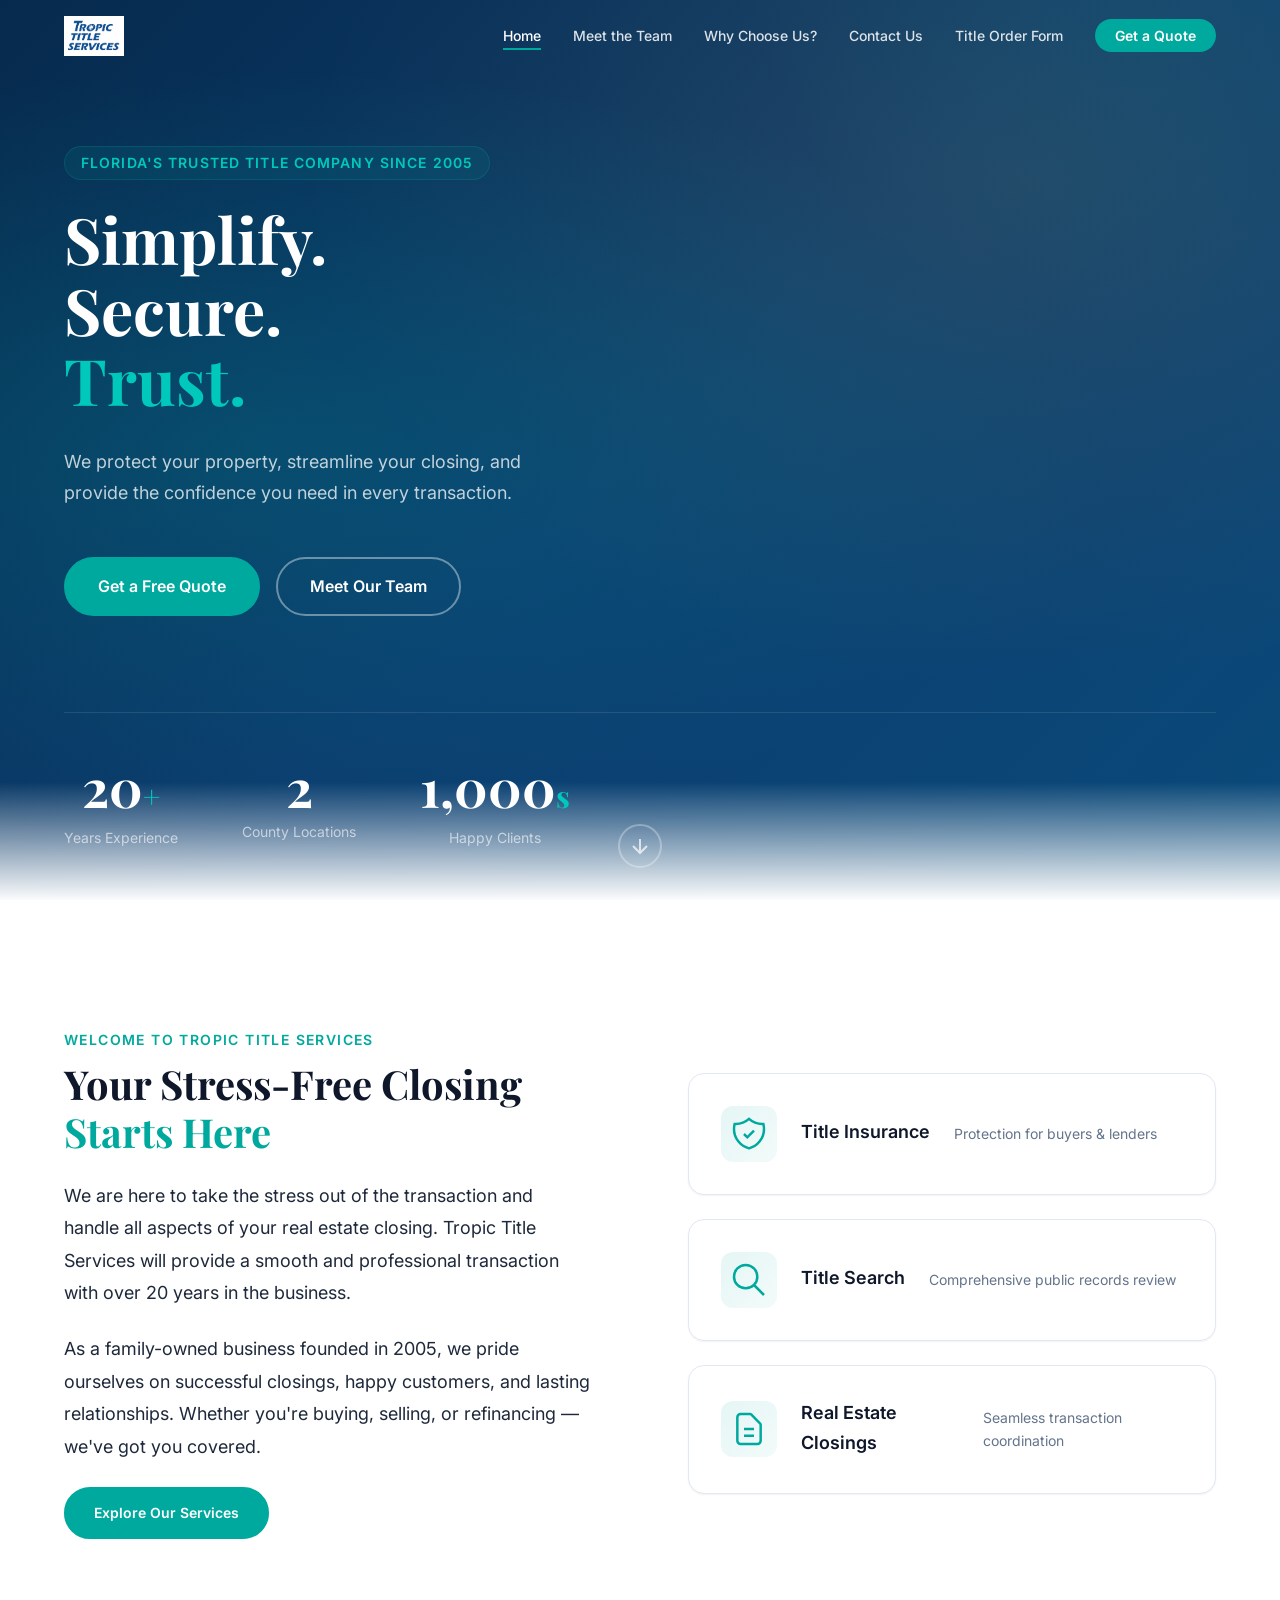
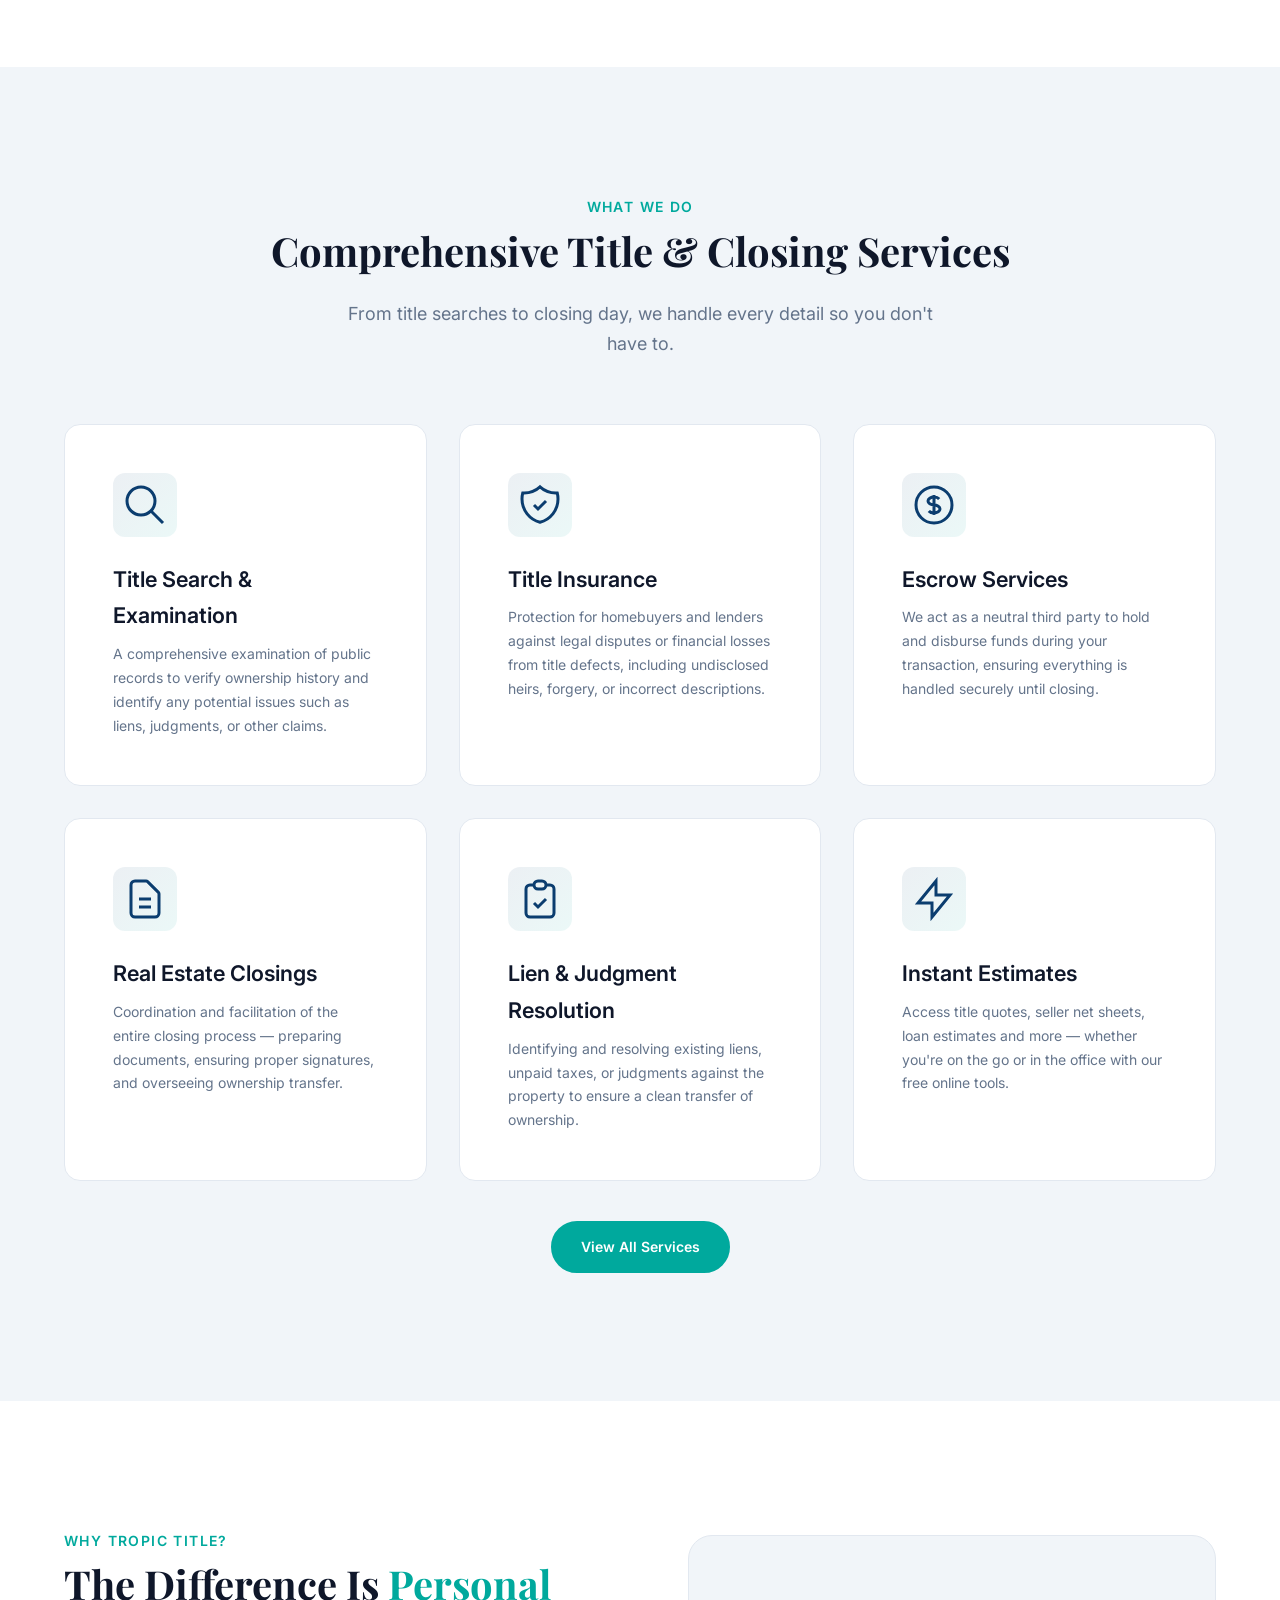
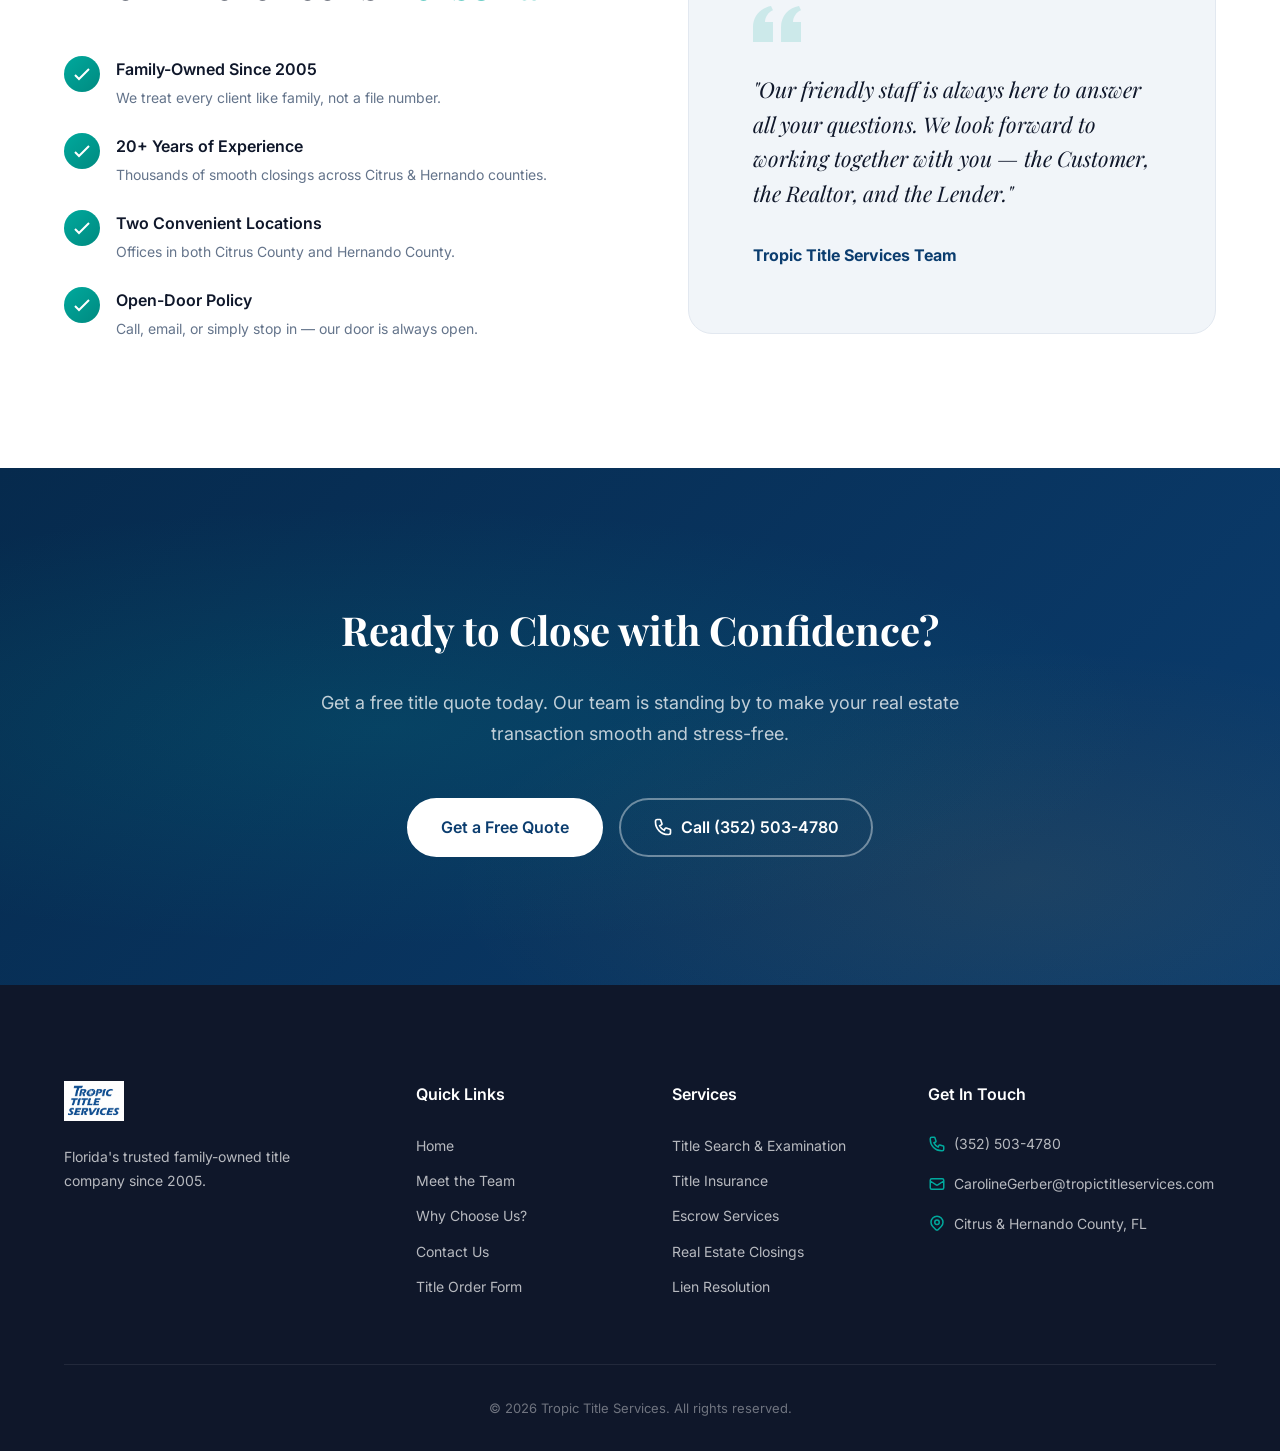
==== commit 4d6067e3: "Add real logos and team photos, verify contact info - Replace SVG placeholder logo with actual Tropi" ====
--- a/index.html
+++ b/index.html
@@ -43,16 +43,7 @@
   <nav class="nav" id="nav">
     <div class="nav__container">
       <a href="index.html" class="nav__logo">
-        <span class="nav__logo-icon">
-          <svg width="32" height="32" viewBox="0 0 32 32" fill="none" xmlns="http://www.w3.org/2000/svg">
-            <rect width="32" height="32" rx="8" fill="currentColor"/>
-            <path d="M8 12h16M8 16h12M8 20h14" stroke="white" stroke-width="2" stroke-linecap="round"/>
-          </svg>
-        </span>
-        <div class="nav__logo-text">
-          <span class="nav__logo-name">Tropic Title</span>
-          <span class="nav__logo-sub">Services</span>
-        </div>
+        <img src="assets/img/logo.jpg" alt="Tropic Title Services" class="nav__logo-img">
       </a>
       <button class="nav__toggle" id="navToggle" aria-label="Toggle menu">
         <span></span><span></span><span></span>
@@ -287,16 +278,7 @@
       <div class="footer__grid">
         <div class="footer__brand">
           <a href="index.html" class="footer__logo">
-            <span class="nav__logo-icon">
-              <svg width="32" height="32" viewBox="0 0 32 32" fill="none" xmlns="http://www.w3.org/2000/svg">
-                <rect width="32" height="32" rx="8" fill="currentColor"/>
-                <path d="M8 12h16M8 16h12M8 20h14" stroke="white" stroke-width="2" stroke-linecap="round"/>
-              </svg>
-            </span>
-            <div class="nav__logo-text">
-              <span class="nav__logo-name">Tropic Title</span>
-              <span class="nav__logo-sub">Services</span>
-            </div>
+            <img src="assets/img/logo.jpg" alt="Tropic Title Services" class="nav__logo-img">
           </a>
           <p class="footer__tagline">Florida's trusted family-owned title company since 2005.</p>
         </div>
--- a/assets/css/style.css
+++ b/assets/css/style.css
@@ -232,6 +232,11 @@
   transition: color var(--transition-base);
 }
 .nav__logo-icon { color: var(--color-accent); flex-shrink: 0; }
+.nav__logo-img {
+  height: 40px;
+  width: auto;
+  flex-shrink: 0;
+}
 .nav__logo-text { display: flex; flex-direction: column; line-height: 1.1; }
 .nav__logo-name { font-family: var(--font-heading); font-weight: 700; font-size: 1.15rem; }
 .nav__logo-sub { font-size: 0.7rem; font-weight: 500; letter-spacing: 0.05em; text-transform: uppercase; opacity: 0.8; }
@@ -771,6 +776,12 @@
   align-items: center;
   justify-content: center;
 }
+.about-section__image img {
+  width: 100%;
+  height: 100%;
+  object-fit: cover;
+  display: block;
+}
 .about-section__image-placeholder {
   text-align: center;
   color: var(--color-gray-300);
@@ -823,6 +834,13 @@
   font-size: var(--text-xl);
   font-weight: 700;
   flex-shrink: 0;
+  overflow: hidden;
+}
+.team-card__avatar img {
+  width: 100%;
+  height: 100%;
+  object-fit: cover;
+  display: block;
 }
 .team-card__info { min-width: 0; }
 .team-card__name {
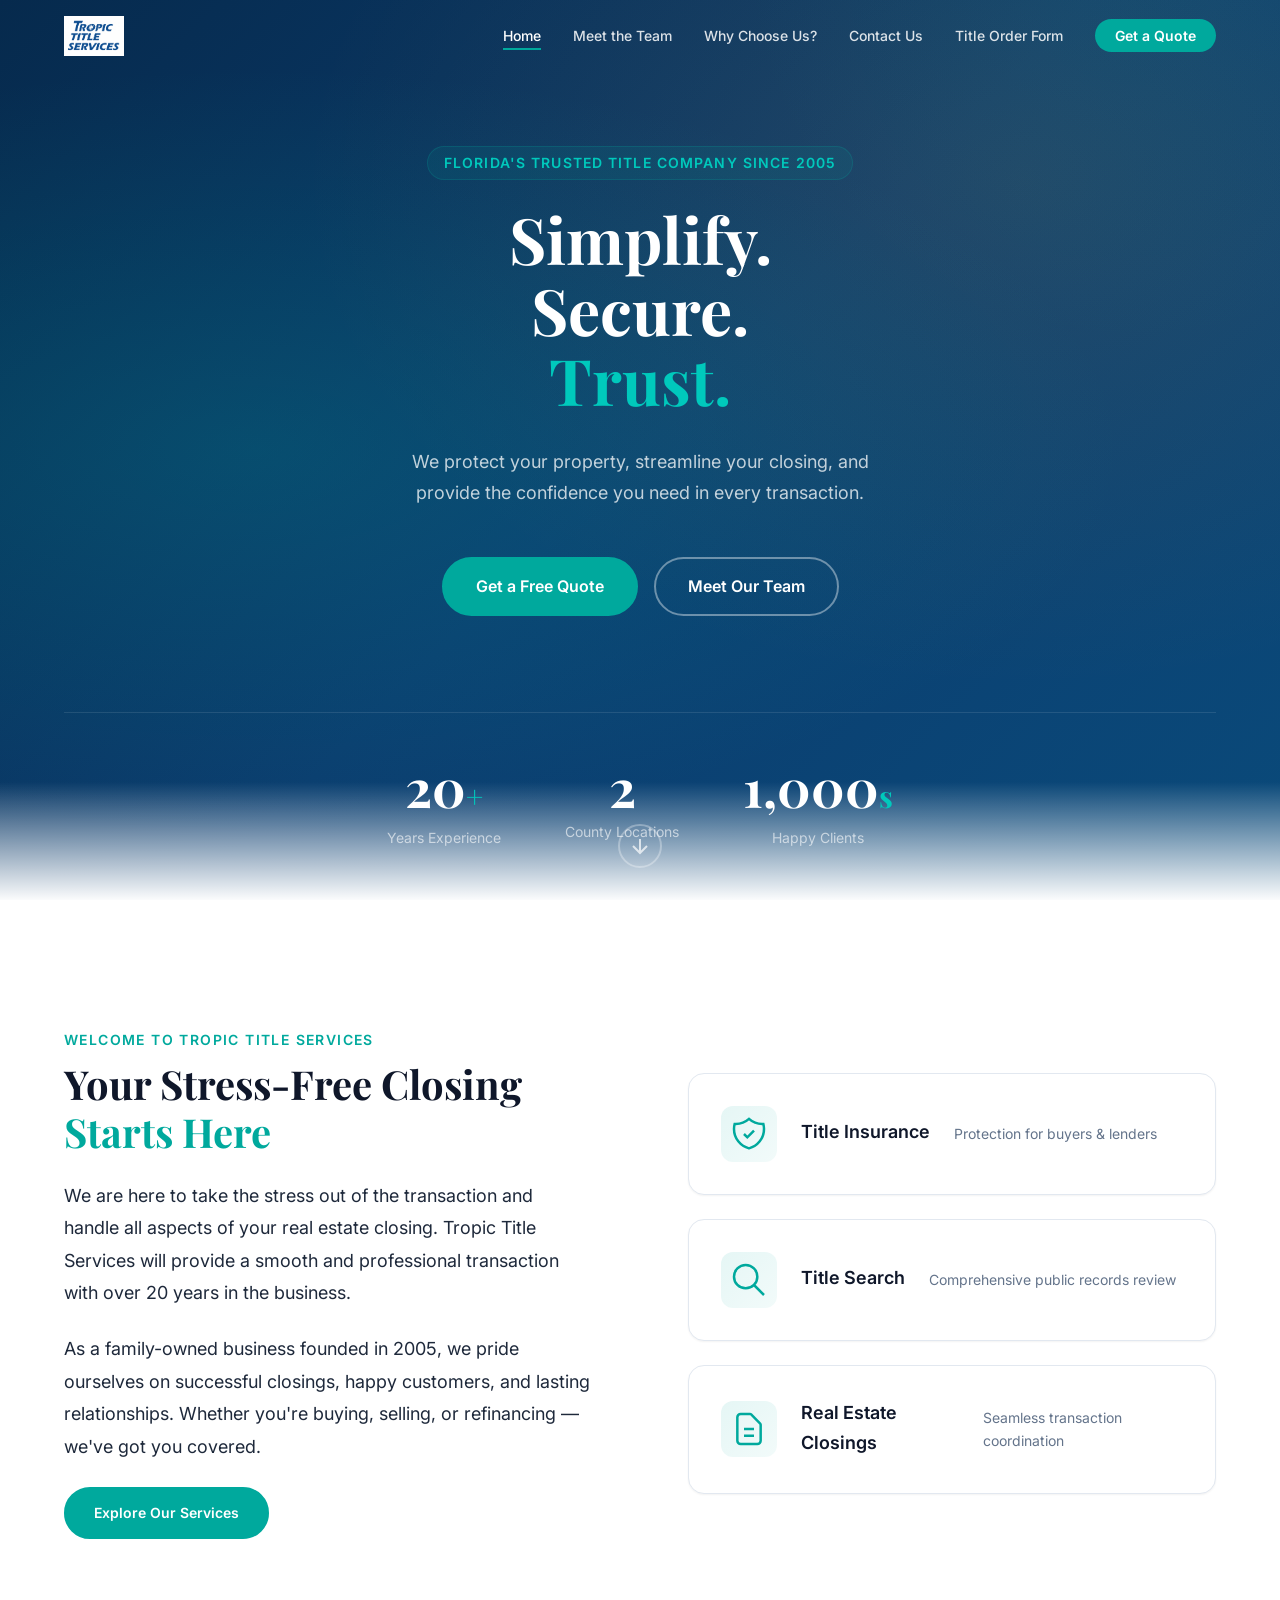
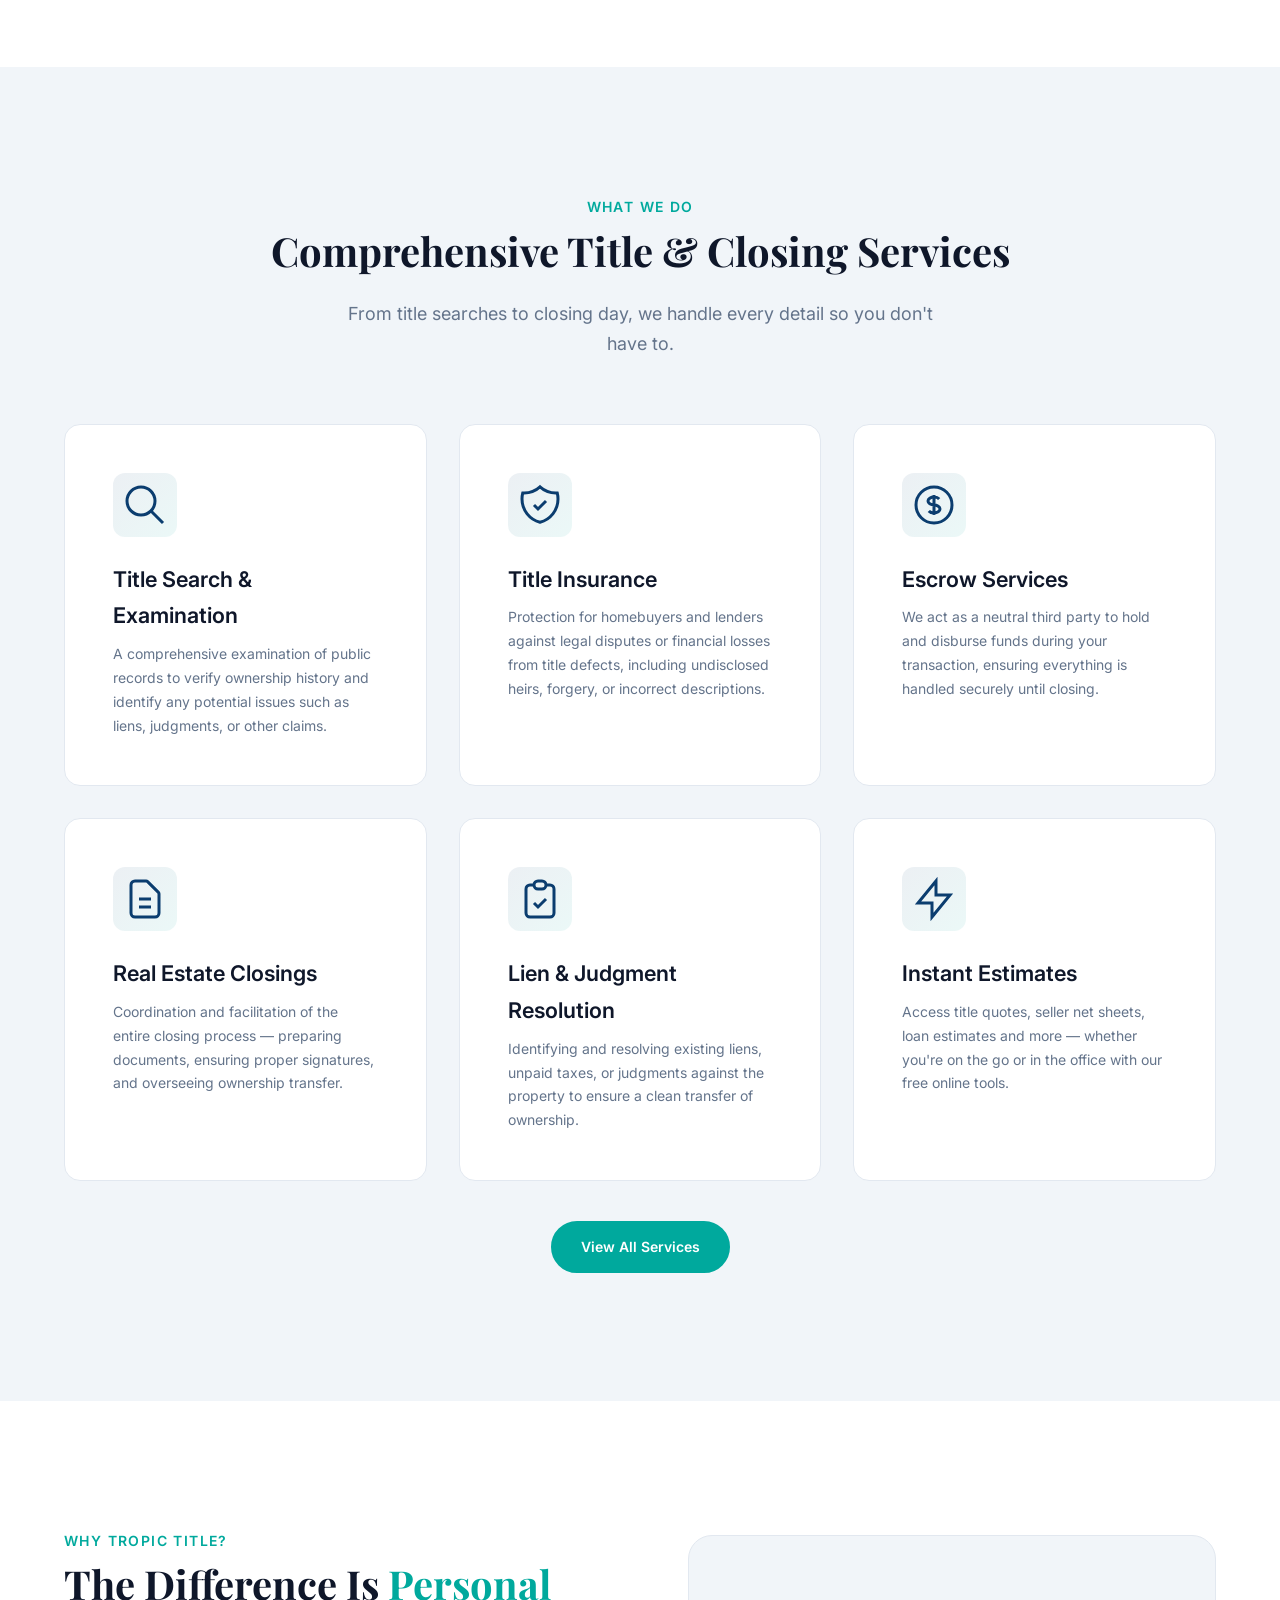
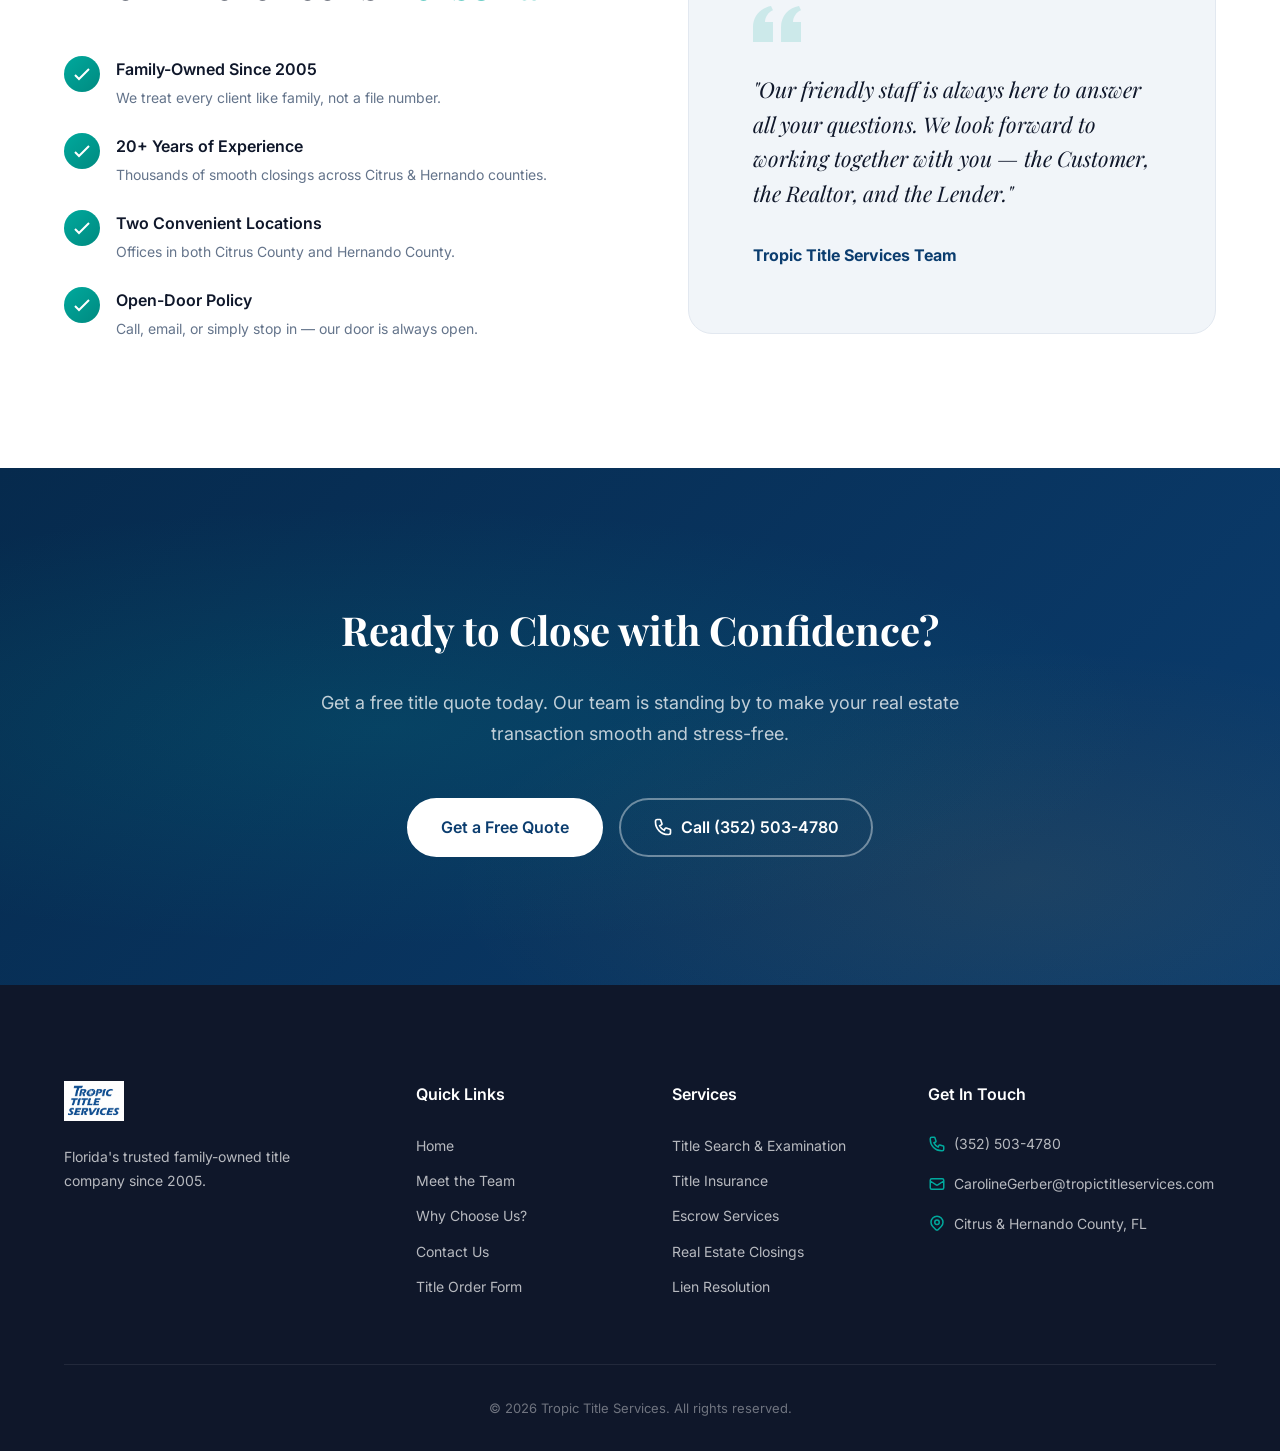
==== commit 414d5a8b: "Center hero content and link quotes to instant calculator - Center hero title, subtitle, buttons, an" ====
--- a/index.html
+++ b/index.html
@@ -54,7 +54,7 @@
         <li><a href="services.html" class="nav__link">Why Choose Us?</a></li>
         <li><a href="contact.html" class="nav__link">Contact Us</a></li>
         <li><a href="order.html" class="nav__link">Title Order Form</a></li>
-        <li><a href="contact.html#quote" class="nav__cta">Get a Quote</a></li>
+        <li><a href="https://tropictitleservices.titlecapture.com/title-quote" target="_blank" rel="noopener" class="nav__cta">Get a Quote</a></li>
       </ul>
     </div>
   </nav>
@@ -70,7 +70,7 @@
         <h1 class="hero__title">Simplify.<br>Secure.<br><span class="hero__title--accent">Trust.</span></h1>
         <p class="hero__subtitle">We protect your property, streamline your closing, and provide the confidence you need in every transaction.</p>
         <div class="hero__actions">
-          <a href="contact.html#quote" class="btn btn--primary btn--lg">Get a Free Quote</a>
+          <a href="https://tropictitleservices.titlecapture.com/title-quote" target="_blank" rel="noopener" class="btn btn--primary btn--lg">Get a Free Quote</a>
           <a href="team.html" class="btn btn--outline btn--lg">Meet Our Team</a>
         </div>
       </div>
@@ -262,7 +262,7 @@
         <h2 class="cta__title">Ready to Close with Confidence?</h2>
         <p class="cta__desc">Get a free title quote today. Our team is standing by to make your real estate transaction smooth and stress-free.</p>
         <div class="cta__actions">
-          <a href="contact.html#quote" class="btn btn--white btn--lg">Get a Free Quote</a>
+          <a href="https://tropictitleservices.titlecapture.com/title-quote" target="_blank" rel="noopener" class="btn btn--white btn--lg">Get a Free Quote</a>
           <a href="tel:352-503-4780" class="btn btn--outline-white btn--lg">
             <svg width="20" height="20" viewBox="0 0 24 24" fill="none" stroke="currentColor" stroke-width="2"><path d="M3 5a2 2 0 012-2h3.28a1 1 0 01.948.684l1.498 4.493a1 1 0 01-.502 1.21l-2.257 1.13a11.042 11.042 0 005.516 5.516l1.13-2.257a1 1 0 011.21-.502l4.493 1.498a1 1 0 01.684.949V19a2 2 0 01-2 2h-1C9.716 21 3 14.284 3 6V5z"/></svg>
             Call (352) 503-4780
--- a/assets/css/style.css
+++ b/assets/css/style.css
@@ -337,7 +337,7 @@
   padding-top: 6rem;
   width: 100%;
 }
-.hero__content { max-width: 650px; }
+.hero__content { max-width: 650px; margin: 0 auto; text-align: center; }
 .hero__eyebrow {
   display: inline-block;
   font-size: var(--text-sm);
@@ -366,11 +366,14 @@
   line-height: 1.7;
   margin-bottom: var(--space-2xl);
   max-width: 500px;
+  margin-left: auto;
+  margin-right: auto;
 }
 .hero__actions {
   display: flex;
   gap: var(--space-md);
   flex-wrap: wrap;
+  justify-content: center;
 }
 .hero__stats {
   display: flex;
@@ -378,6 +381,7 @@
   margin-top: var(--space-4xl);
   padding-top: var(--space-2xl);
   border-top: 1px solid rgba(255,255,255,0.1);
+  justify-content: center;
 }
 .hero__stat { text-align: center; }
 .hero__stat-number {
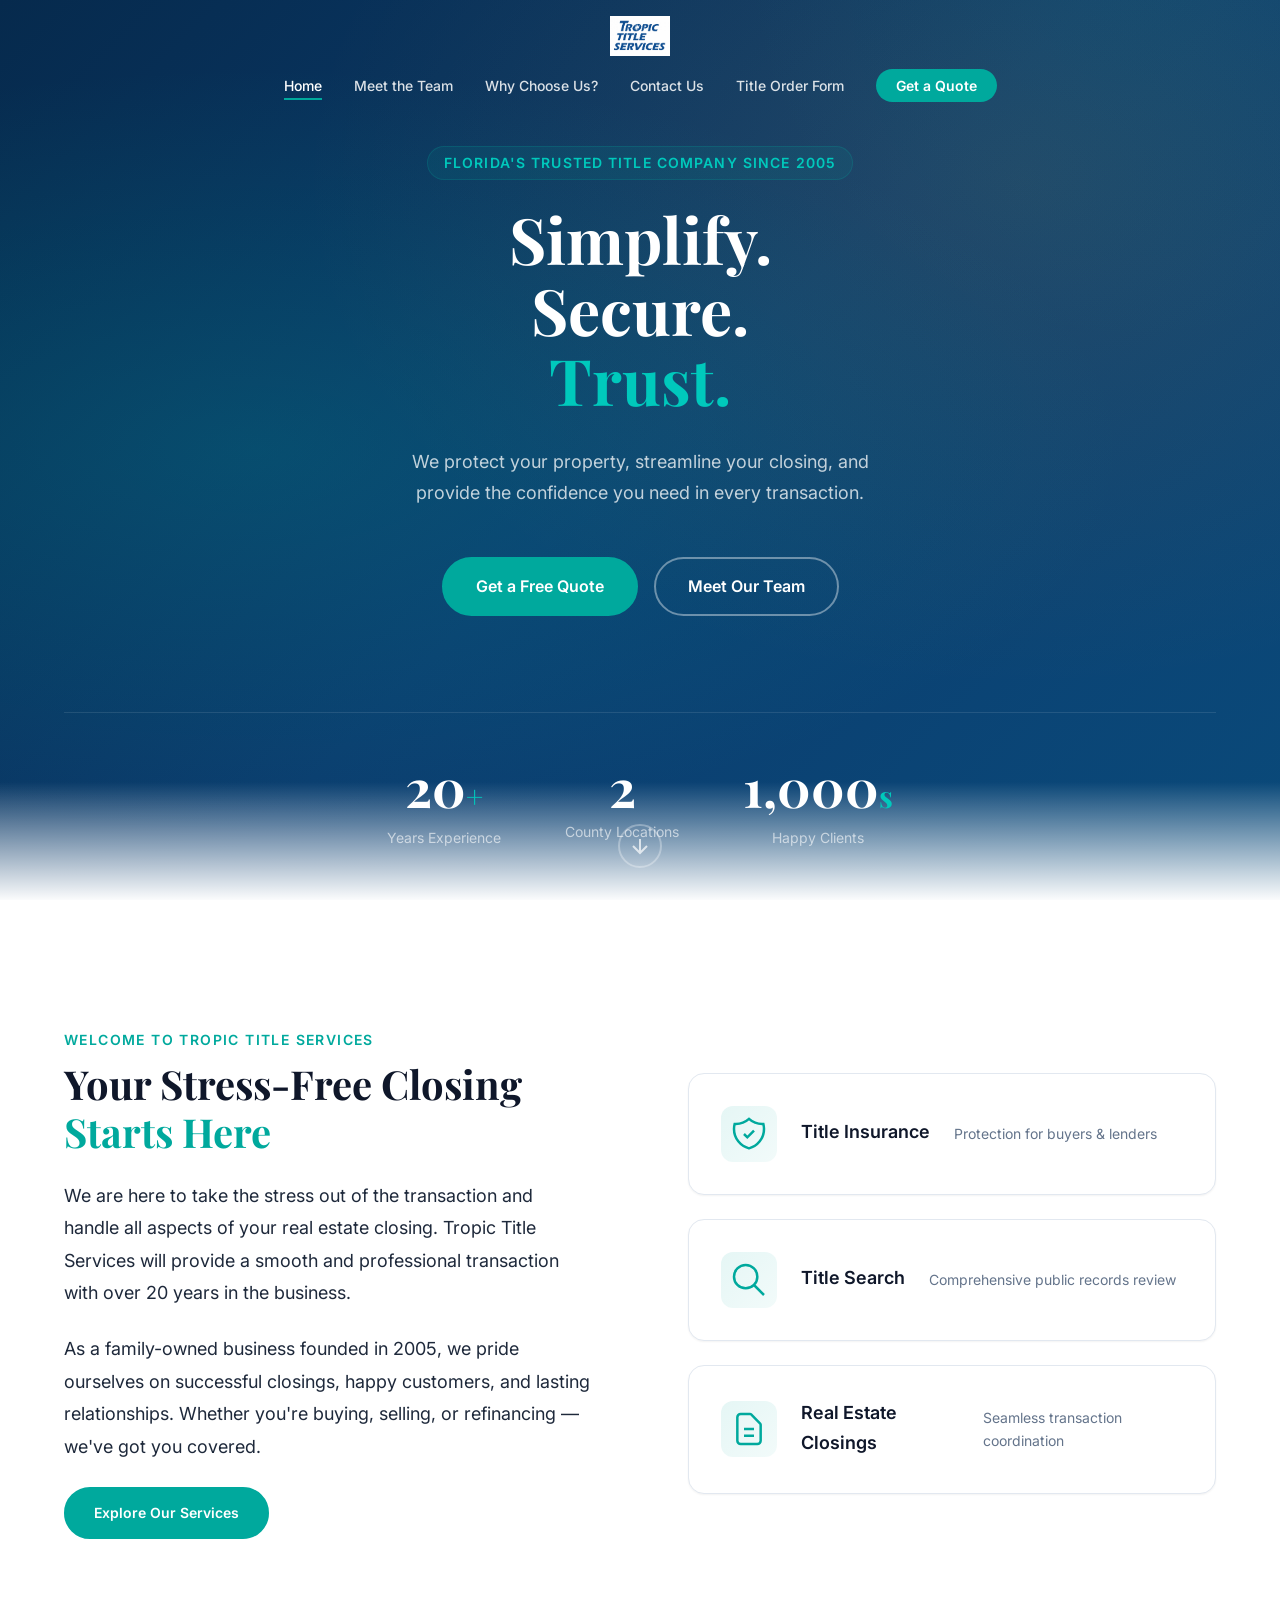
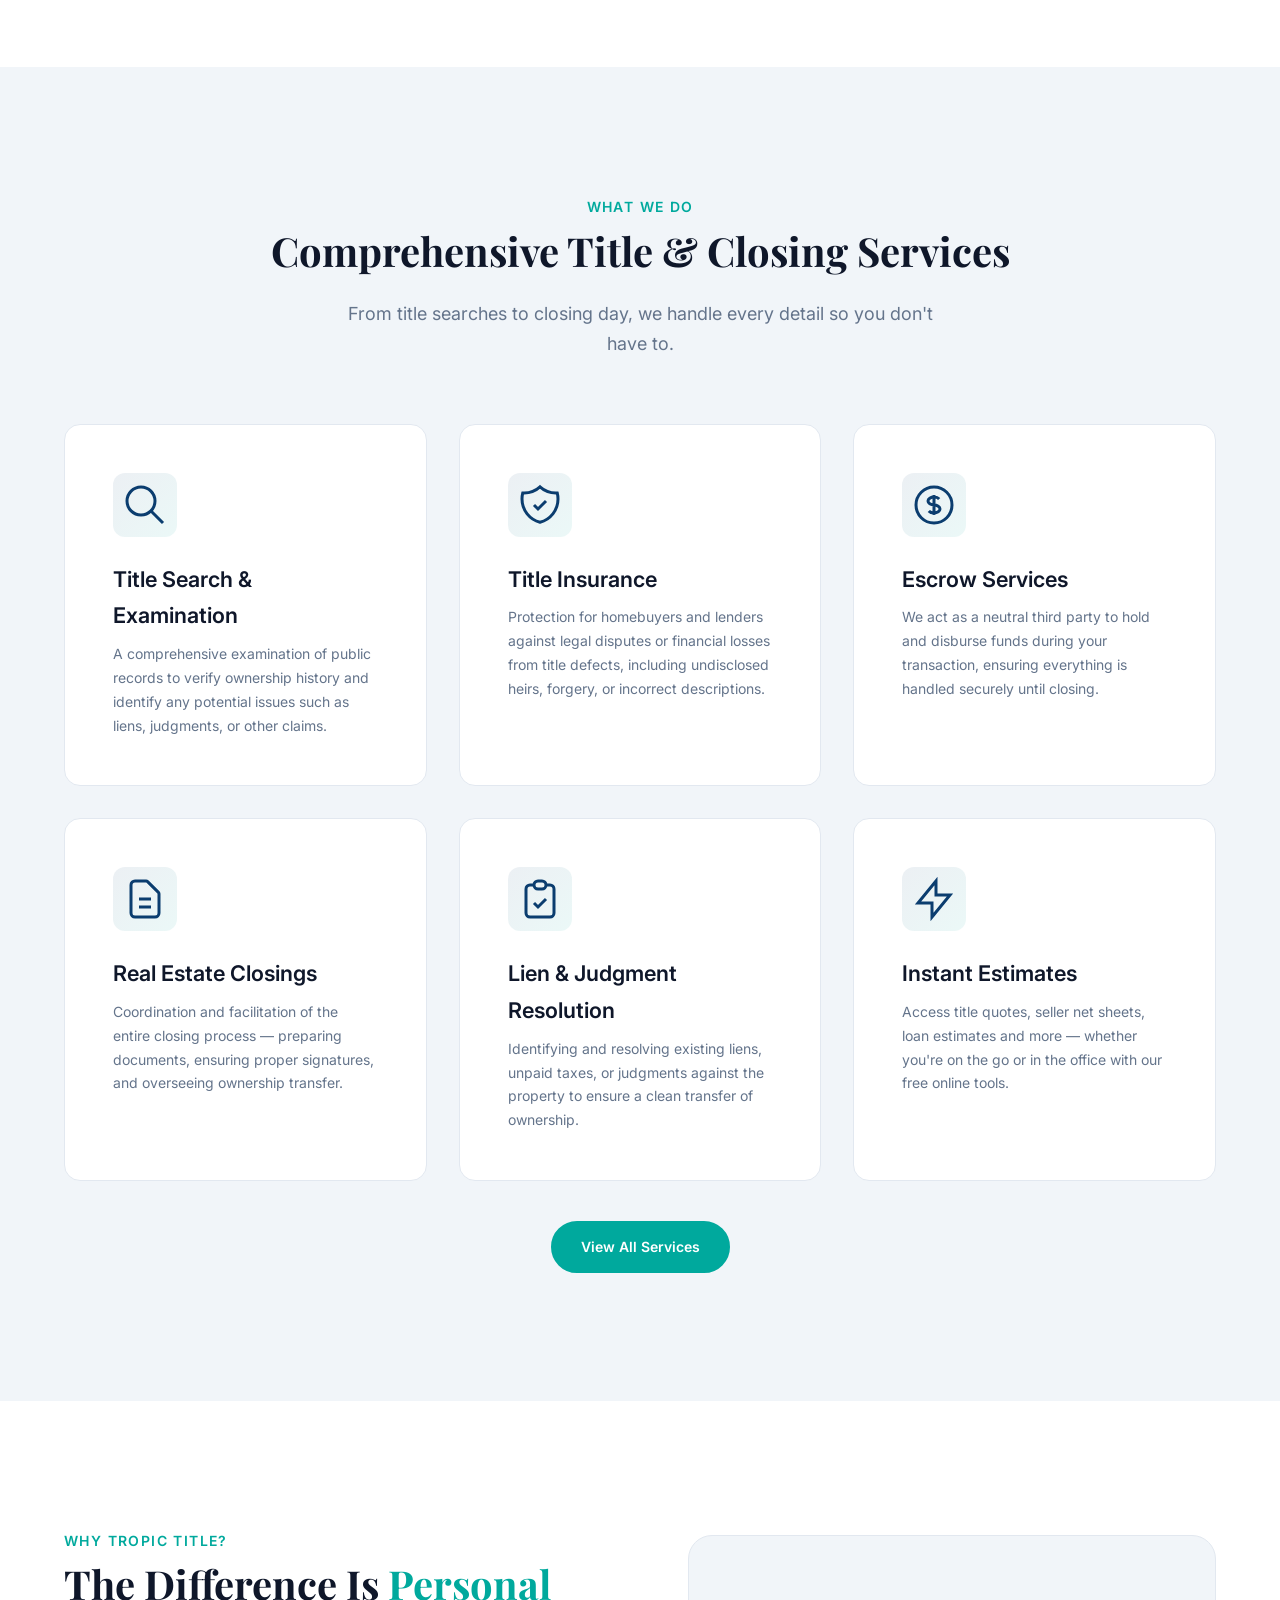
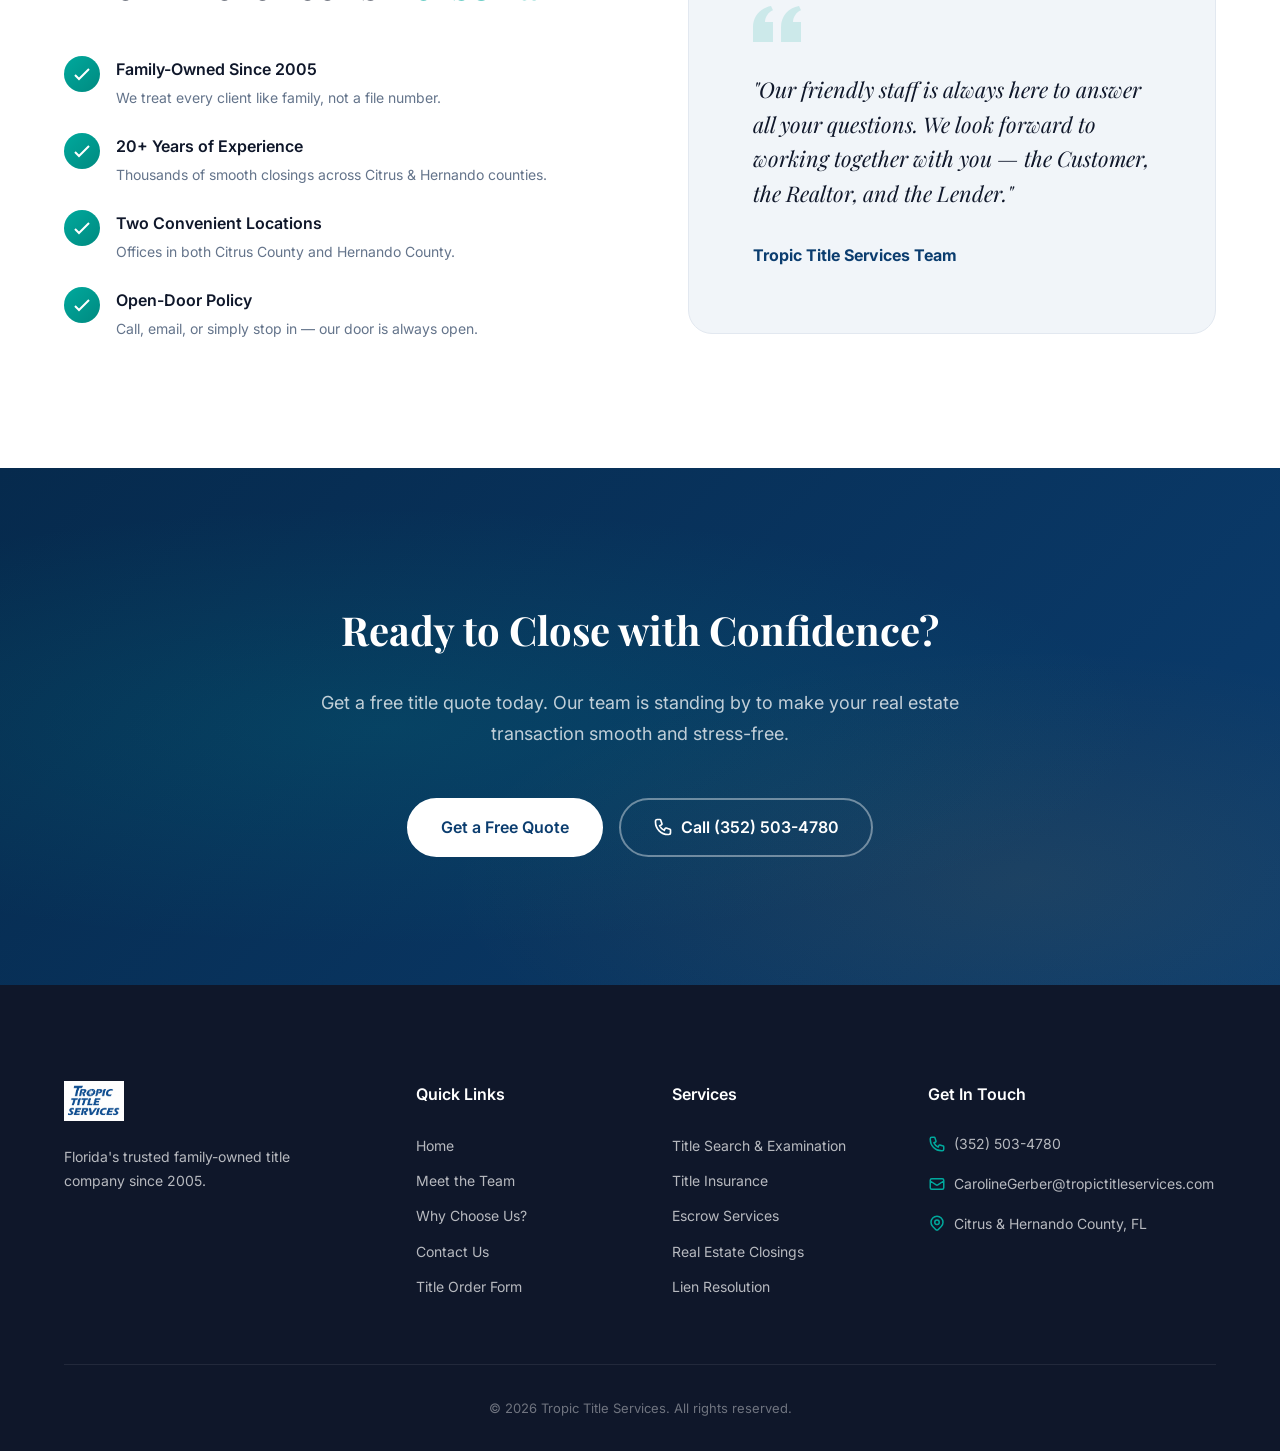
==== commit 3705ce0d: "Center full site header and bust CSS cache Co-Authored-By: Anthoney Hamrick <contact@cyberadspace.co" ====
--- a/index.html
+++ b/index.html
@@ -12,7 +12,7 @@
   <link rel="preconnect" href="https://fonts.googleapis.com">
   <link rel="preconnect" href="https://fonts.gstatic.com" crossorigin>
   <link href="https://fonts.googleapis.com/css2?family=Inter:wght@300;400;500;600;700;800&family=Playfair+Display:wght@400;500;600;700&display=swap" rel="stylesheet">
-  <link rel="stylesheet" href="assets/css/style.css">
+  <link rel="stylesheet" href="assets/css/style.css?v=20260616-center">
   <link rel="icon" type="image/svg+xml" href="assets/img/favicon.svg">
   <script type="application/ld+json">
   {
--- a/assets/css/style.css
+++ b/assets/css/style.css
@@ -135,6 +135,7 @@
 .btn {
   display: inline-flex;
   align-items: center;
+  justify-content: center;
   gap: var(--space-sm);
   padding: 0.75rem 1.75rem;
   font-weight: 600;
@@ -221,15 +222,19 @@
   margin: 0 auto;
   padding: 0 var(--space-lg);
   display: flex;
-  align-items: center;
-  justify-content: space-between;
+  flex-direction: column;
+  align-items: center;
+  justify-content: center;
+  gap: var(--space-md);
 }
 .nav__logo {
   display: flex;
   align-items: center;
+  justify-content: center;
   gap: var(--space-sm);
   color: var(--color-white);
   transition: color var(--transition-base);
+  margin: 0 auto;
 }
 .nav__logo-icon { color: var(--color-accent); flex-shrink: 0; }
 .nav__logo-img {
@@ -243,6 +248,7 @@
 .nav__menu {
   display: flex;
   align-items: center;
+  justify-content: center;
   gap: var(--space-xl);
 }
 .nav__link {
@@ -1159,8 +1165,14 @@
 }
 
 @media (max-width: 768px) {
+  .nav__container {
+    flex-direction: row;
+    justify-content: center;
+  }
   .nav__toggle {
     display: flex;
+    position: absolute;
+    right: var(--space-lg);
     flex-direction: column;
     gap: 5px;
     padding: 4px;
